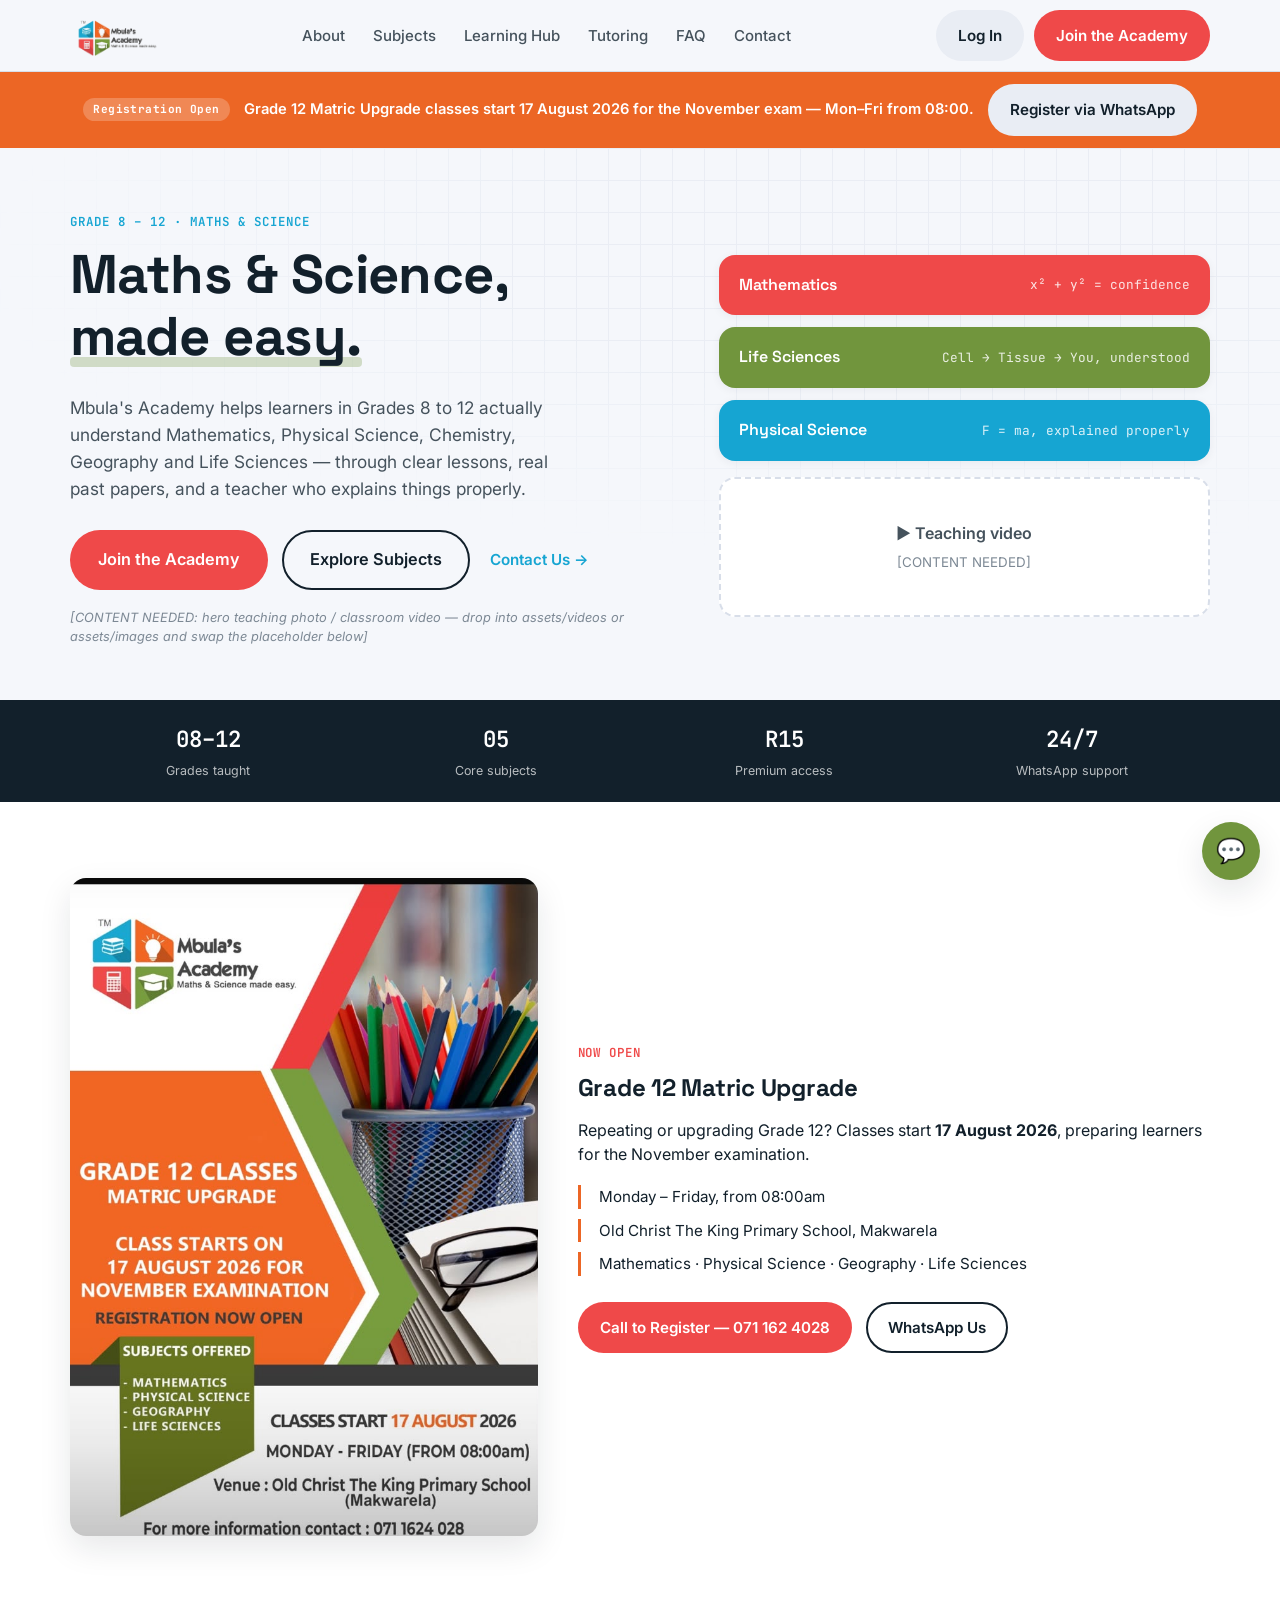
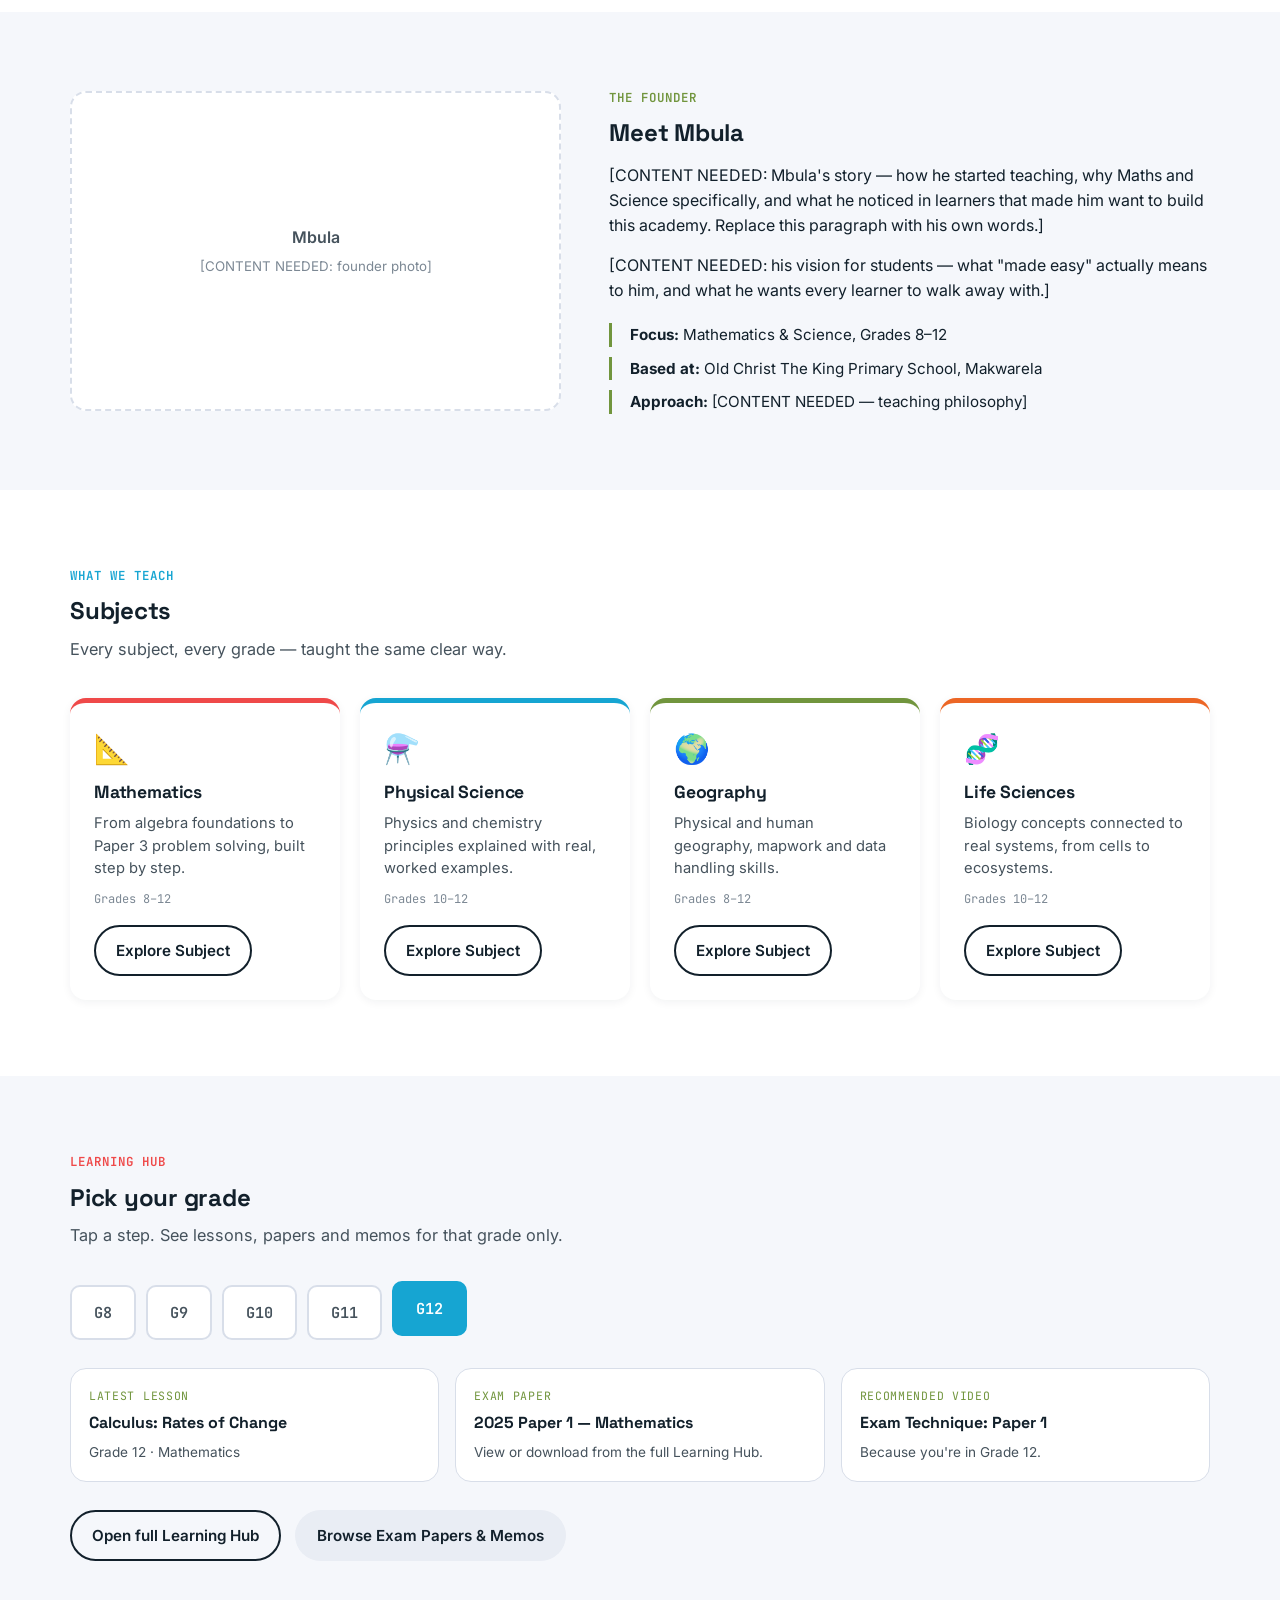
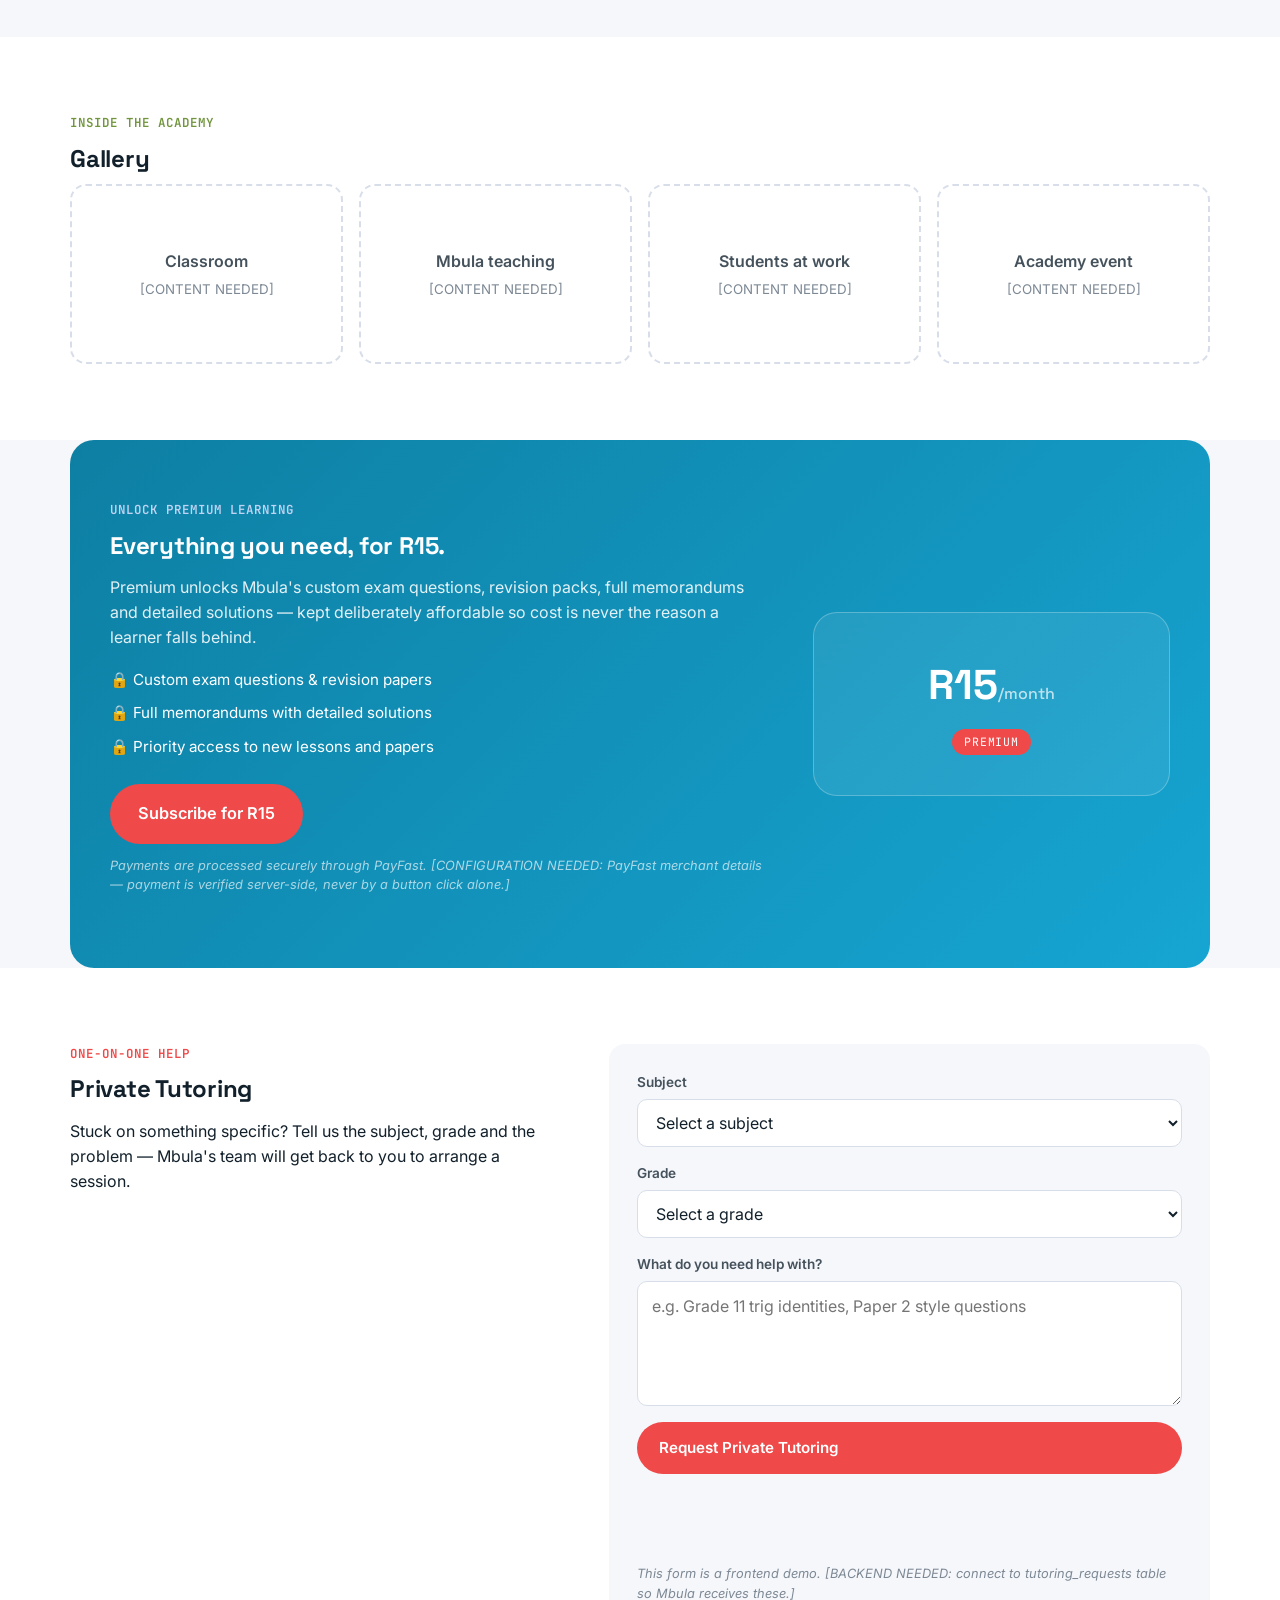
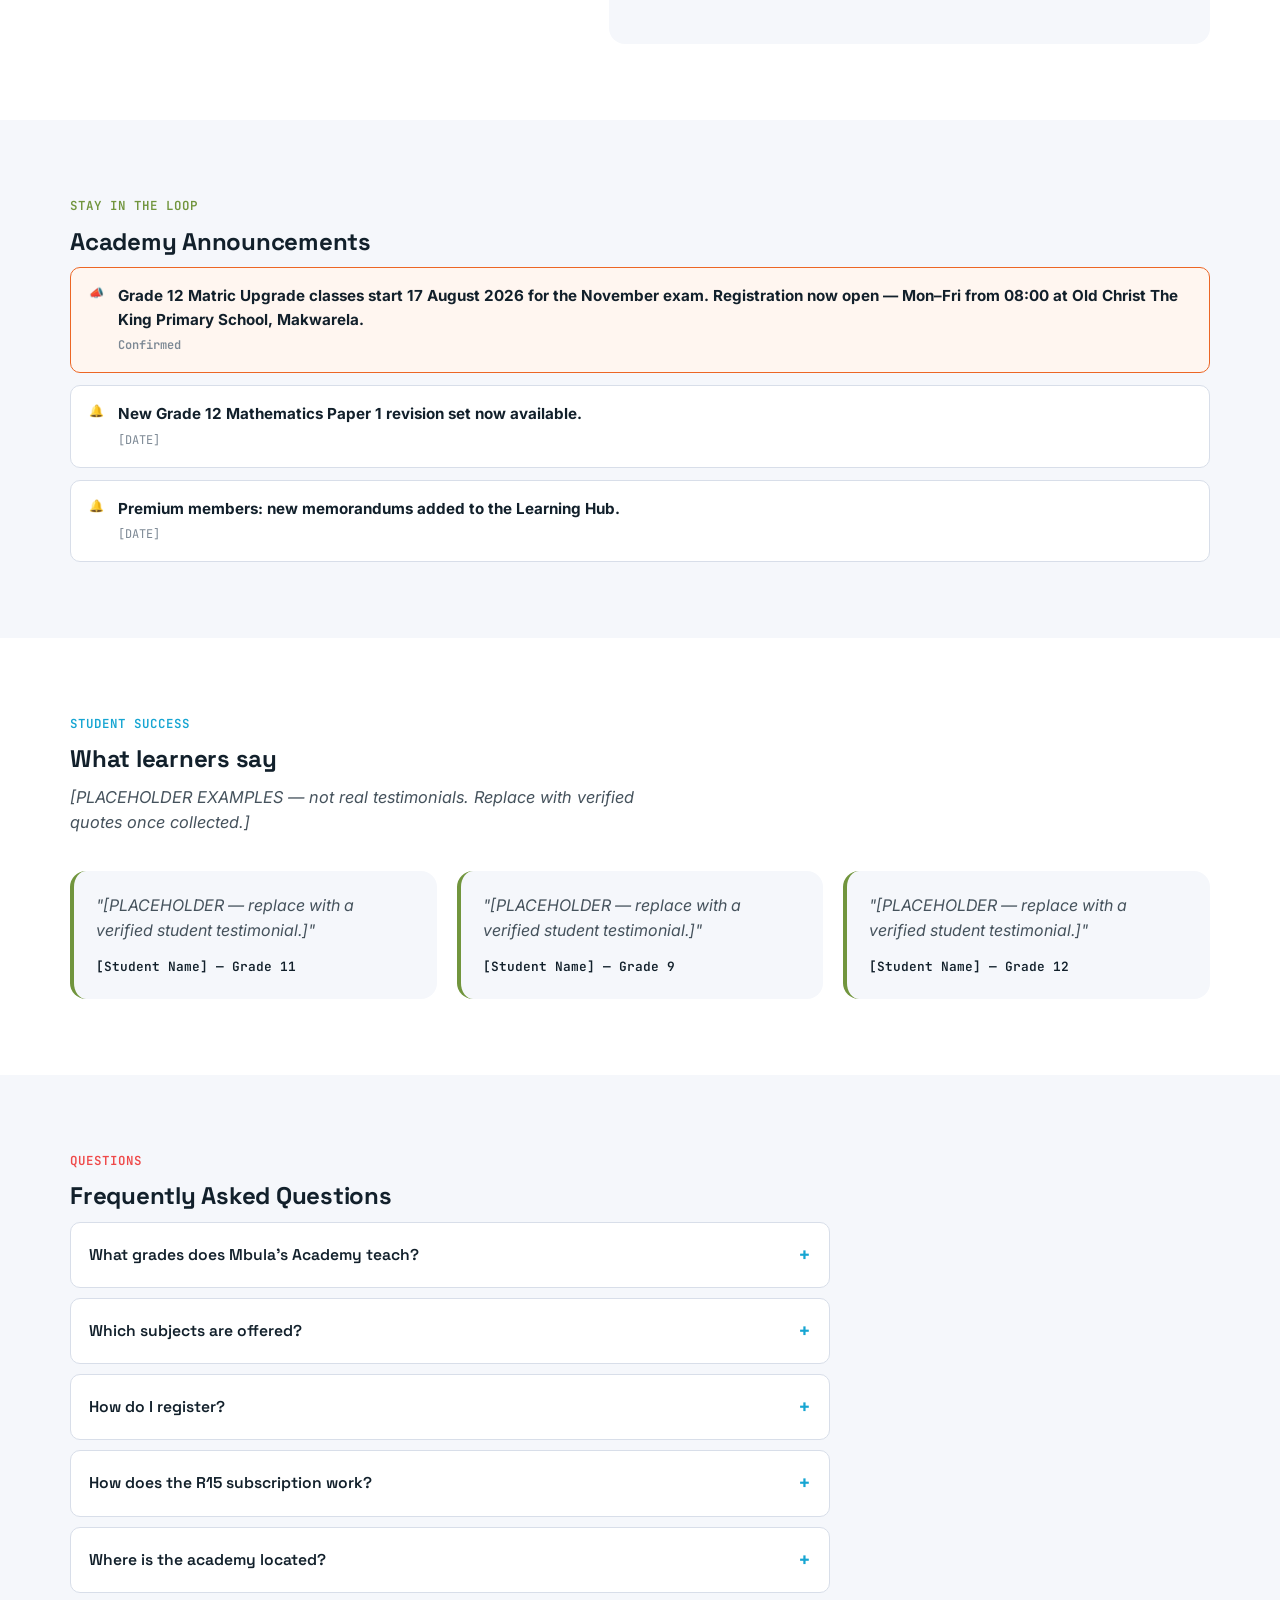
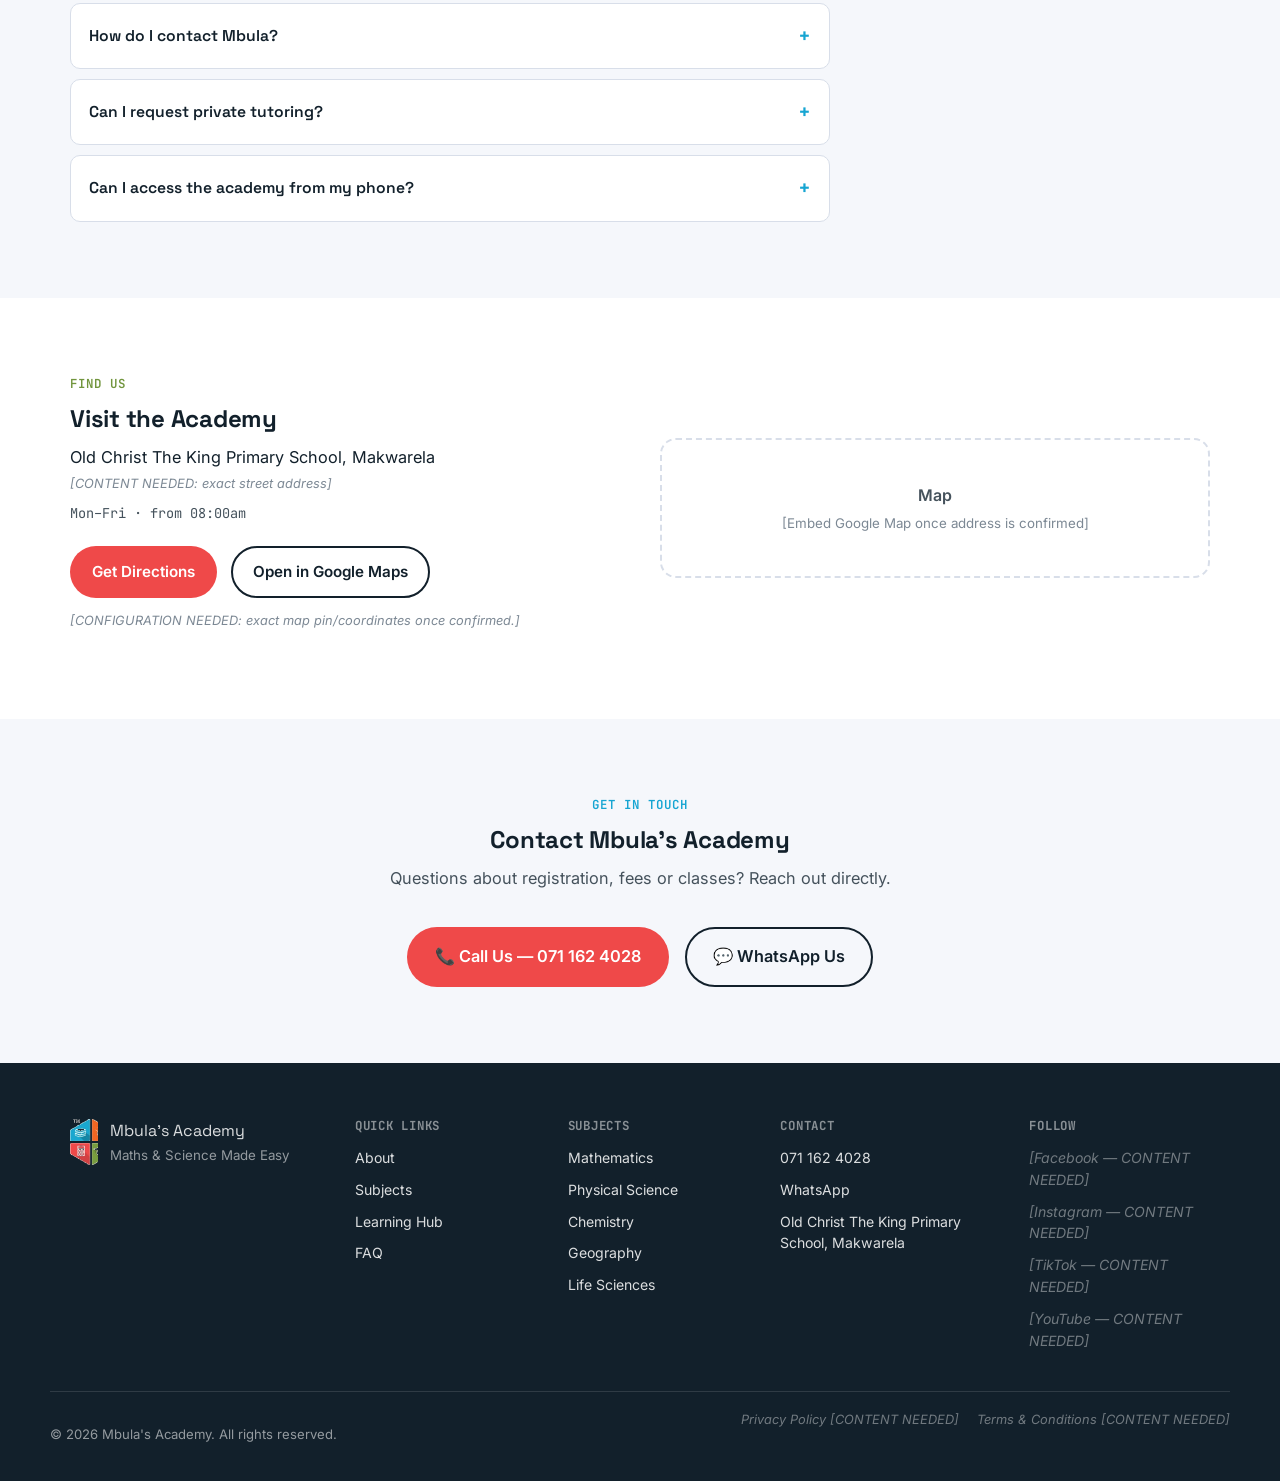
==== index.html @ 2774fa0b "ok ok" ====
<!DOCTYPE html>
<html lang="en">
<head>
<meta charset="UTF-8">
<meta name="viewport" content="width=device-width, initial-scale=1.0">
<title>Mbula's Academy | Maths & Science Made Easy</title>
<meta name="description" content="Mbula's Academy teaches Grade 8-12 Mathematics, Physical Science, Chemistry, Geography and Life Sciences. Lessons, past papers and affordable premium tutoring — all in one place.">
<meta name="keywords" content="Mbula's Academy, Grade 8-12 tutoring, Mathematics, Physical Science, Makwarela, Limpopo tutoring, past exam papers">
<meta property="og:title" content="Mbula's Academy | Maths & Science Made Easy">
<meta property="og:description" content="Grade 8-12 Maths & Science lessons, past papers and affordable premium tutoring.">
<meta property="og:type" content="website">
<meta name="twitter:card" content="summary_large_image">
<link rel="canonical" href="[INSERT PRODUCTION URL]">
<link rel="icon" type="image/png" href="assets/images/mbulas-academy-icon.png">

<link rel="preconnect" href="https://fonts.googleapis.com">
<link rel="preconnect" href="https://fonts.gstatic.com" crossorigin>
<link href="https://fonts.googleapis.com/css2?family=Space+Grotesk:wght@500;600;700&family=Inter:wght@400;500;600;700&family=JetBrains+Mono:wght@500;600&display=swap" rel="stylesheet">
<link rel="stylesheet" href="style.css">
</head>
<body>

<a class="skip-link" href="#main">Skip to content</a>

<!-- ============ HEADER / NAV ============ -->
<header class="site-header" id="siteHeader">
  <div class="header-inner container">
    <a href="#top" class="brand">
      <img src="assets/images/mbulas-academy-logo.png" alt="Mbula's Academy" class="brand-logo">
    </a>

    <nav class="main-nav" id="mainNav" aria-label="Primary">
      <a href="#about">About</a>
      <a href="#subjects">Subjects</a>
      <a href="#learning-hub">Learning Hub</a>
      <a href="#tutoring">Tutoring</a>
      <a href="#faq">FAQ</a>
      <a href="#contact">Contact</a>
    </nav>

    <div class="header-actions">
      <a href="pages/login.html" class="btn btn-ghost">Log In</a>
      <a href="pages/register.html" class="btn btn-primary">Join the Academy</a>
      <button class="nav-toggle" id="navToggle" aria-expanded="false" aria-controls="mainNav" aria-label="Open menu">
        <span></span><span></span><span></span>
      </button>
    </div>
  </div>
</header>

<div class="notice-banner">
  <div class="container notice-inner">
    <span class="notice-badge">Registration Open</span>
    <span>Grade 12 Matric Upgrade classes start 17 August 2026 for the November exam &mdash; Mon&ndash;Fri from 08:00.</span>
    <a class="btn btn-ghost" href="https://wa.me/27711624028?text=Hi%20Mbula%27s%20Academy%2C%20I%27d%20like%20to%20register%20for%20the%20Grade%2012%20Matric%20Upgrade%20classes." target="_blank" rel="noopener">Register via WhatsApp</a>
  </div>
</div>

<main id="main">

  <!-- ============ HERO ============ -->
  <section class="hero" id="top">
    <div class="hero-grid-bg" aria-hidden="true"></div>
    <div class="container hero-inner">
      <div class="hero-copy">
        <p class="eyebrow">Grade 8 &ndash; 12 &middot; Maths &amp; Science</p>
        <h1>Maths &amp; Science,<br><span class="text-underline">made easy.</span></h1>
        <p class="hero-lede">
          Mbula's Academy helps learners in Grades 8 to 12 actually understand Mathematics,
          Physical Science, Chemistry, Geography and Life Sciences &mdash; through clear lessons,
          real past papers, and a teacher who explains things properly.
        </p>
        <div class="hero-ctas">
          <a href="pages/register.html" class="btn btn-primary btn-lg">Join the Academy</a>
          <a href="#subjects" class="btn btn-outline btn-lg">Explore Subjects</a>
          <a href="#contact" class="btn btn-text">Contact Us &rarr;</a>
        </div>
        <p class="hero-note">[CONTENT NEEDED: hero teaching photo / classroom video — drop into assets/videos or assets/images and swap the placeholder below]</p>
      </div>

      <div class="hero-visual" aria-hidden="true">
        <div class="book-stack">
          <div class="book-card book-red">
            <span class="book-spine">Mathematics</span>
            <span class="book-eq">x&sup2; + y&sup2; = confidence</span>
          </div>
          <div class="book-card book-green">
            <span class="book-spine">Life Sciences</span>
            <span class="book-eq">Cell &rarr; Tissue &rarr; You, understood</span>
          </div>
          <div class="book-card book-blue">
            <span class="book-spine">Physical Science</span>
            <span class="book-eq">F = ma, explained properly</span>
          </div>
        </div>
        <div class="media-placeholder" role="img" aria-label="Placeholder for teaching video">
          <span>&#9658; Teaching video</span>
          <small>[CONTENT NEEDED]</small>
        </div>
      </div>
    </div>
  </section>

  <!-- ============ QUICK FACTS STRIP ============ -->
  <section class="facts-strip">
    <div class="container facts-inner">
      <div class="fact"><span class="fact-num font-mono">08&ndash;12</span><span>Grades taught</span></div>
      <div class="fact"><span class="fact-num font-mono">05</span><span>Core subjects</span></div>
      <div class="fact"><span class="fact-num font-mono">R15</span><span>Premium access</span></div>
      <div class="fact"><span class="fact-num font-mono">24/7</span><span>WhatsApp support</span></div>
    </div>
  </section>

  <!-- ============ POSTER SHOWCASE (real, confirmed promotional material) ============ -->
  <section class="section section-alt" id="matric-upgrade">
    <div class="container poster-showcase">
      <img src="assets/images/mbulas-academy-poster-grade12.png" alt="Mbula's Academy Grade 12 Matric Upgrade poster: classes start 17 August 2026 for the November examination, registration now open, Monday to Friday from 08:00am at Old Christ The King Primary School, Makwarela.">
      <div class="poster-copy">
        <p class="eyebrow eyebrow-red">Now Open</p>
        <h2>Grade 12 Matric Upgrade</h2>
        <p>Repeating or upgrading Grade 12? Classes start <strong>17 August 2026</strong>, preparing learners for the November examination.</p>
        <ul>
          <li>Monday &ndash; Friday, from 08:00am</li>
          <li>Old Christ The King Primary School, Makwarela</li>
          <li>Mathematics &middot; Physical Science &middot; Geography &middot; Life Sciences</li>
        </ul>
        <div class="hero-ctas">
          <a class="btn btn-primary" href="tel:+27711624028">Call to Register &mdash; 071 162 4028</a>
          <a class="btn btn-outline" href="https://wa.me/27711624028?text=Hi%20Mbula%27s%20Academy%2C%20I%27d%20like%20to%20register%20for%20the%20Grade%2012%20Matric%20Upgrade%20classes." target="_blank" rel="noopener">WhatsApp Us</a>
        </div>
      </div>
    </div>
  </section>

  <!-- ============ ABOUT / FOUNDER ============ -->
  <section class="section" id="about">
    <div class="container about-grid">
      <div class="about-photo">
        <div class="media-placeholder media-placeholder-tall" role="img" aria-label="Placeholder for founder photo">
          <span>Mbula</span>
          <small>[CONTENT NEEDED: founder photo]</small>
        </div>
      </div>
      <div class="about-copy">
        <p class="eyebrow eyebrow-green">The Founder</p>
        <h2>Meet Mbula</h2>
        <p>
          [CONTENT NEEDED: Mbula's story &mdash; how he started teaching, why Maths and
          Science specifically, and what he noticed in learners that made him want to
          build this academy. Replace this paragraph with his own words.]
        </p>
        <p>
          [CONTENT NEEDED: his vision for students &mdash; what "made easy" actually
          means to him, and what he wants every learner to walk away with.]
        </p>
        <ul class="about-points">
          <li><strong>Focus:</strong> Mathematics &amp; Science, Grades 8&ndash;12</li>
          <li><strong>Based at:</strong> Old Christ The King Primary School, Makwarela</li>
          <li><strong>Approach:</strong> [CONTENT NEEDED &mdash; teaching philosophy]</li>
        </ul>
      </div>
    </div>
  </section>

  <!-- ============ SUBJECTS ============ -->
  <section class="section section-alt" id="subjects">
    <div class="container">
      <p class="eyebrow eyebrow-blue">What we teach</p>
      <h2>Subjects</h2>
      <p class="section-lede">Every subject, every grade &mdash; taught the same clear way.</p>

      <div class="subject-grid" id="subjectGrid"><!-- injected by script.js --></div>
    </div>
  </section>

  <!-- ============ GRADE LADDER / SELECTOR + LEARNING HUB PREVIEW ============ -->
  <section class="section" id="learning-hub">
    <div class="container">
      <p class="eyebrow eyebrow-red">Learning Hub</p>
      <h2>Pick your grade</h2>
      <p class="section-lede">Tap a step. See lessons, papers and memos for that grade only.</p>

      <div class="grade-ladder" id="gradeLadder" role="tablist" aria-label="Select your grade">
        <!-- injected by script.js -->
      </div>

      <div class="hub-preview" id="hubPreview" aria-live="polite">
        <!-- injected by script.js: lessons / exam papers / recommended video for selected grade -->
      </div>

      <div class="hub-links">
        <a href="pages/learning.html" class="btn btn-outline">Open full Learning Hub</a>
        <a href="pages/resources.html" class="btn btn-ghost">Browse Exam Papers &amp; Memos</a>
      </div>
    </div>
  </section>

  <!-- ============ GALLERY ============ -->
  <section class="section section-alt" id="gallery">
    <div class="container">
      <p class="eyebrow eyebrow-green">Inside the academy</p>
      <h2>Gallery</h2>
      <div class="gallery-grid">
        <div class="media-placeholder gallery-tile" role="img" aria-label="Classroom photo placeholder"><span>Classroom</span><small>[CONTENT NEEDED]</small></div>
        <div class="media-placeholder gallery-tile" role="img" aria-label="Mbula teaching photo placeholder"><span>Mbula teaching</span><small>[CONTENT NEEDED]</small></div>
        <div class="media-placeholder gallery-tile" role="img" aria-label="Students learning photo placeholder"><span>Students at work</span><small>[CONTENT NEEDED]</small></div>
        <div class="media-placeholder gallery-tile" role="img" aria-label="Academy event photo placeholder"><span>Academy event</span><small>[CONTENT NEEDED]</small></div>
      </div>
    </div>
  </section>

  <!-- ============ PREMIUM SUBSCRIPTION ============ -->
  <section class="section premium-section" id="premium">
    <div class="container premium-grid">
      <div>
        <p class="eyebrow eyebrow-blue">Unlock Premium Learning</p>
        <h2>Everything you need, for R15.</h2>
        <p>
          Premium unlocks Mbula's custom exam questions, revision packs, full
          memorandums and detailed solutions &mdash; kept deliberately affordable
          so cost is never the reason a learner falls behind.
        </p>
        <ul class="premium-list">
          <li>&#128274; Custom exam questions &amp; revision papers</li>
          <li>&#128274; Full memorandums with detailed solutions</li>
          <li>&#128274; Priority access to new lessons and papers</li>
        </ul>
        <button class="btn btn-primary btn-lg" id="subscribeBtn" type="button">Subscribe for R15</button>
        <p class="fine-print">Payments are processed securely through PayFast. [CONFIGURATION NEEDED: PayFast merchant details — payment is verified server-side, never by a button click alone.]</p>
      </div>
      <div class="premium-card" aria-hidden="true">
        <span class="premium-price font-mono">R15<small>/month</small></span>
        <span class="premium-tag">PREMIUM</span>
      </div>
    </div>
  </section>

  <!-- ============ PRIVATE TUTORING ============ -->
  <section class="section section-alt" id="tutoring">
    <div class="container tutoring-grid">
      <div>
        <p class="eyebrow eyebrow-red">One-on-one help</p>
        <h2>Private Tutoring</h2>
        <p>Stuck on something specific? Tell us the subject, grade and the problem &mdash; Mbula's team will get back to you to arrange a session.</p>
      </div>
      <form class="tutoring-form" id="tutoringForm" novalidate>
        <div class="form-row">
          <label for="tutSubject">Subject</label>
          <select id="tutSubject" name="subject" required>
            <option value="">Select a subject</option>
            <option>Mathematics</option>
            <option>Physical Science</option>
            <option>Chemistry</option>
            <option>Geography</option>
            <option>Life Sciences</option>
          </select>
        </div>
        <div class="form-row">
          <label for="tutGrade">Grade</label>
          <select id="tutGrade" name="grade" required>
            <option value="">Select a grade</option>
            <option>Grade 8</option><option>Grade 9</option><option>Grade 10</option>
            <option>Grade 11</option><option>Grade 12</option>
          </select>
        </div>
        <div class="form-row">
          <label for="tutMessage">What do you need help with?</label>
          <textarea id="tutMessage" name="message" rows="4" required placeholder="e.g. Grade 11 trig identities, Paper 2 style questions"></textarea>
        </div>
        <button class="btn btn-primary" type="submit">Request Private Tutoring</button>
        <p class="form-status" id="tutFormStatus" role="status" aria-live="polite"></p>
        <p class="fine-print">This form is a frontend demo. [BACKEND NEEDED: connect to tutoring_requests table so Mbula receives these.]</p>
      </form>
    </div>
  </section>

  <!-- ============ ANNOUNCEMENTS ============ -->
  <section class="section" id="announcements">
    <div class="container">
      <p class="eyebrow eyebrow-green">Stay in the loop</p>
      <h2>Academy Announcements</h2>
      <div class="announcement-list" id="announcementList"><!-- injected by script.js --></div>
    </div>
  </section>

  <!-- ============ TESTIMONIALS ============ -->
  <section class="section section-alt" id="testimonials">
    <div class="container">
      <p class="eyebrow eyebrow-blue">Student Success</p>
      <h2>What learners say</h2>
      <p class="section-lede placeholder-flag">[PLACEHOLDER EXAMPLES &mdash; not real testimonials. Replace with verified quotes once collected.]</p>
      <div class="testimonial-grid" id="testimonialGrid"><!-- injected by script.js --></div>
    </div>
  </section>

  <!-- ============ FAQ ============ -->
  <section class="section" id="faq">
    <div class="container">
      <p class="eyebrow eyebrow-red">Questions</p>
      <h2>Frequently Asked Questions</h2>
      <div class="faq-list" id="faqList"><!-- injected by script.js --></div>
    </div>
  </section>

  <!-- ============ LOCATION ============ -->
  <section class="section section-alt" id="location">
    <div class="container location-grid">
      <div>
        <p class="eyebrow eyebrow-green">Find Us</p>
        <h2>Visit the Academy</h2>
        <p class="location-address">Old Christ The King Primary School, Makwarela<br>
          <span class="placeholder-flag">[CONTENT NEEDED: exact street address]</span></p>
        <p class="location-hours font-mono">Mon&ndash;Fri &middot; from 08:00am</p>
        <div class="location-actions">
          <a class="btn btn-primary" target="_blank" rel="noopener" id="directionsBtn"
             href="https://www.google.com/maps/dir/?api=1&destination=Old+Christ+The+King+Primary+School+Makwarela">Get Directions</a>
          <a class="btn btn-outline" target="_blank" rel="noopener" id="openMapsBtn"
             href="https://www.google.com/maps/search/?api=1&query=Old+Christ+The+King+Primary+School+Makwarela">Open in Google Maps</a>
        </div>
        <p class="fine-print">[CONFIGURATION NEEDED: exact map pin/coordinates once confirmed.]</p>
      </div>
      <div class="media-placeholder" role="img" aria-label="Map placeholder">
        <span>Map</span><small>[Embed Google Map once address is confirmed]</small>
      </div>
    </div>
  </section>

  <!-- ============ CONTACT ============ -->
  <section class="section" id="contact">
    <div class="container contact-inner">
      <p class="eyebrow eyebrow-blue">Get in touch</p>
      <h2>Contact Mbula's Academy</h2>
      <p class="section-lede">Questions about registration, fees or classes? Reach out directly.</p>
      <div class="contact-actions">
        <a class="btn btn-primary btn-lg" href="tel:+27711624028">&#128222; Call Us &mdash; 071 162 4028</a>
        <a class="btn btn-outline btn-lg" id="whatsappContactBtn"
           href="https://wa.me/27711624028?text=Hi%20Mbula%27s%20Academy%2C%20I%20would%20like%20more%20information%20about%20the%20academy."
           target="_blank" rel="noopener">&#128172; WhatsApp Us</a>
      </div>
    </div>
  </section>

</main>

<!-- ============ FOOTER ============ -->
<footer class="site-footer">
  <div class="container footer-grid">
    <div class="footer-brand">
      <img src="assets/images/mbulas-academy-icon.png" alt="" class="footer-logo" aria-hidden="true">
      <p>Mbula's Academy<br><small>Maths &amp; Science Made Easy</small></p>
    </div>
    <div class="footer-col">
      <h3>Quick Links</h3>
      <a href="#about">About</a>
      <a href="#subjects">Subjects</a>
      <a href="#learning-hub">Learning Hub</a>
      <a href="#faq">FAQ</a>
    </div>
    <div class="footer-col">
      <h3>Subjects</h3>
      <span>Mathematics</span>
      <span>Physical Science</span>
      <span>Chemistry</span>
      <span>Geography</span>
      <span>Life Sciences</span>
    </div>
    <div class="footer-col">
      <h3>Contact</h3>
      <a href="tel:+27711624028">071 162 4028</a>
      <a href="https://wa.me/27711624028" target="_blank" rel="noopener">WhatsApp</a>
      <span>Old Christ The King Primary School, Makwarela</span>
    </div>
    <div class="footer-col">
      <h3>Follow</h3>
      <span class="placeholder-flag">[Facebook — CONTENT NEEDED]</span>
      <span class="placeholder-flag">[Instagram — CONTENT NEEDED]</span>
      <span class="placeholder-flag">[TikTok — CONTENT NEEDED]</span>
      <span class="placeholder-flag">[YouTube — CONTENT NEEDED]</span>
    </div>
  </div>
  <div class="container footer-bottom">
    <p>&copy; 2026 Mbula's Academy. All rights reserved.</p>
    <div class="footer-legal">
      <span class="placeholder-flag">Privacy Policy [CONTENT NEEDED]</span>
      <span class="placeholder-flag">Terms &amp; Conditions [CONTENT NEEDED]</span>
    </div>
  </div>
</footer>

<!-- ============ FLOATING ACTIONS ============ -->
<a class="whatsapp-float" id="whatsappFloat"
   href="https://wa.me/27711624028?text=Hi%20Mbula%27s%20Academy%2C%20I%20would%20like%20more%20information%20about%20the%20academy."
   target="_blank" rel="noopener" aria-label="Chat on WhatsApp">
  &#128172;
</a>
<button class="scroll-top" id="scrollTopBtn" type="button" aria-label="Scroll to top" hidden>&#8593;</button>

<script src="script.js"></script>
</body>
</html>
---- style.css ----
/* =========================================================
   MBULA'S ACADEMY — STYLE SYSTEM
   Palette, type and layout are exposed as CSS variables so
   the real brand colors (once confirmed from artwork) can
   replace these in one place.
   ========================================================= */

:root {
  /* ---- Color: exercise-book palette, not a primary chart ---- */
  --color-bg: #F5F7FB;          /* notebook-paper background */
  --color-bg-alt: #FFFFFF;
  --color-ink: #12202B;         /* near-black text */
  --color-ink-soft: #45525C;
  --color-ink-faint: #7C8894;

  --color-red: #EF4949;
  --color-red-dark: #C62F2F;
  --color-green: #71953D;
  --color-green-dark: #55702C;
  --color-blue: #16A5D2;
  --color-blue-dark: #0E7FA3;
  --color-orange: #EC6625;
  --color-orange-dark: #C24E17;

  --color-line: #D8DEE9;
  --color-line-soft: #E9EDF4;

  /* ---- Type ---- */
  --font-display: 'Space Grotesk', 'Segoe UI', sans-serif;
  --font-body: 'Inter', 'Segoe UI', sans-serif;
  --font-mono: 'JetBrains Mono', 'Courier New', monospace;

  /* ---- Layout ---- */
  --container-w: 1180px;
  --radius-sm: 10px;
  --radius-md: 16px;
  --radius-lg: 24px;
  --shadow-sm: 0 2px 10px rgba(18, 32, 43, 0.06);
  --shadow-md: 0 12px 32px rgba(18, 32, 43, 0.10);
  --header-h: 72px;
}

/* ---------- Reset ---------- */
* { box-sizing: border-box; }
html { scroll-behavior: smooth; scroll-padding-top: var(--header-h); }
body {
  margin: 0;
  background: var(--color-bg);
  color: var(--color-ink);
  font-family: var(--font-body);
  line-height: 1.55;
  -webkit-font-smoothing: antialiased;
}
img { max-width: 100%; display: block; }
a { color: inherit; text-decoration: none; }
ul { list-style: none; margin: 0; padding: 0; }
button { font: inherit; cursor: pointer; }
h1, h2, h3 { font-family: var(--font-display); line-height: 1.15; margin: 0 0 .5em; letter-spacing: -0.01em; }
.font-mono { font-family: var(--font-mono); }

@media (prefers-reduced-motion: reduce) {
  html { scroll-behavior: auto; }
  * { animation-duration: 0.001ms !important; transition-duration: 0.001ms !important; }
}

.skip-link {
  position: absolute; left: -999px; top: 0;
  background: var(--color-ink); color: #fff;
  padding: 10px 16px; z-index: 200; border-radius: 0 0 8px 0;
}
.skip-link:focus { left: 0; }

.container { max-width: var(--container-w); margin: 0 auto; padding: 0 20px; }

/* ---------- Buttons ---------- */
.btn {
  display: inline-flex; align-items: center; gap: 8px;
  padding: 12px 20px; border-radius: 999px;
  font-weight: 600; font-size: 0.95rem;
  border: 2px solid transparent;
  transition: transform .15s ease, box-shadow .15s ease, background .15s ease;
  white-space: nowrap;
}
.btn:focus-visible { outline: 3px solid var(--color-blue); outline-offset: 2px; }
.btn-primary { background: var(--color-red); color: #fff; }
.btn-primary:hover { background: var(--color-red-dark); transform: translateY(-1px); box-shadow: var(--shadow-sm); }
.btn-outline { background: transparent; border-color: var(--color-ink); color: var(--color-ink); }
.btn-outline:hover { background: var(--color-ink); color: #fff; }
.btn-ghost { background: var(--color-line-soft); color: var(--color-ink); }
.btn-ghost:hover { background: var(--color-line); }
.btn-text { background: none; color: var(--color-blue); font-weight: 600; padding: 12px 4px; }
.btn-lg { padding: 15px 26px; font-size: 1.02rem; }

/* ---------- Header ---------- */
.site-header {
  position: sticky; top: 0; z-index: 100;
  background: rgba(245, 247, 251, 0.92);
  backdrop-filter: blur(8px);
  border-bottom: 1px solid var(--color-line);
  height: var(--header-h);
  display: flex; align-items: center;
}
.header-inner { display: flex; align-items: center; justify-content: space-between; width: 100%; }

.brand { display: flex; align-items: center; gap: 10px; }
.brand-logo { height: 40px; width: auto; display: block; }

.main-nav { display: flex; gap: 28px; }
.main-nav a { font-weight: 500; font-size: 0.94rem; color: var(--color-ink-soft); }
.main-nav a:hover { color: var(--color-blue); }

.header-actions { display: flex; align-items: center; gap: 10px; }
.nav-toggle { display: none; flex-direction: column; gap: 5px; background: none; border: none; padding: 8px; }
.nav-toggle span { width: 22px; height: 2px; background: var(--color-ink); border-radius: 2px; }

/* ---------- Urgent notice banner ---------- */
.notice-banner {
  background: var(--color-orange); color: #fff;
  padding: 12px 0;
}
.notice-inner {
  display: flex; align-items: center; justify-content: center;
  gap: 14px; flex-wrap: wrap; text-align: center;
  font-size: 0.92rem; font-weight: 600;
}
.notice-inner .btn { flex-shrink: 0; }
.notice-badge {
  font-family: var(--font-mono); font-size: 0.7rem; font-weight: 700;
  background: rgba(255,255,255,0.22); padding: 3px 10px; border-radius: 999px;
  letter-spacing: 0.04em;
}

/* ---------- Poster showcase ---------- */
.poster-showcase { display: grid; grid-template-columns: 0.85fr 1.15fr; gap: 40px; align-items: center; }
.poster-showcase img { border-radius: var(--radius-md); box-shadow: var(--shadow-md); }
.poster-copy ul { display: flex; flex-direction: column; gap: 10px; margin: 18px 0 26px; }
.poster-copy li { padding-left: 18px; border-left: 3px solid var(--color-orange); font-size: 0.95rem; }

/* ---------- Hero ---------- */
.hero { position: relative; padding: 64px 0 40px; overflow: hidden; }
.hero-grid-bg {
  position: absolute; inset: 0; z-index: 0;
  background-image:
    linear-gradient(var(--color-line-soft) 1px, transparent 1px),
    linear-gradient(90deg, var(--color-line-soft) 1px, transparent 1px);
  background-size: 32px 32px;
  mask-image: radial-gradient(ellipse 80% 60% at 70% 20%, black 40%, transparent 90%);
  opacity: 0.9;
}
.hero-inner {
  position: relative; z-index: 1;
  display: grid; grid-template-columns: 1.1fr 0.9fr; gap: 48px; align-items: center;
}
.eyebrow {
  font-family: var(--font-mono); font-size: 0.78rem; font-weight: 600;
  text-transform: uppercase; letter-spacing: 0.08em; color: var(--color-blue);
  margin: 0 0 12px;
}
.eyebrow-green { color: var(--color-green); }
.eyebrow-red { color: var(--color-red); }
.eyebrow-blue { color: var(--color-blue); }

.hero h1 { font-size: clamp(2.2rem, 4.5vw, 3.4rem); }
.text-underline { position: relative; }
.text-underline::after {
  content: ""; position: absolute; left: 0; right: 0; bottom: 4px; height: 10px;
  background: var(--color-green); opacity: 0.28; z-index: -1; border-radius: 4px;
}
.hero-lede { font-size: 1.08rem; color: var(--color-ink-soft); max-width: 46ch; margin: 0 0 28px; }
.hero-ctas { display: flex; flex-wrap: wrap; gap: 14px; align-items: center; margin-bottom: 18px; }
.hero-note, .fine-print, .placeholder-flag {
  font-size: 0.8rem; color: var(--color-ink-faint); font-style: italic;
}

.hero-visual { position: relative; }
.book-stack { display: flex; flex-direction: column; gap: 12px; margin-bottom: 16px; }
.book-card {
  border-radius: var(--radius-md); padding: 18px 20px; color: #fff;
  display: flex; justify-content: space-between; align-items: center;
  box-shadow: var(--shadow-sm);
  animation: slideIn .6s ease both;
}
.book-card:nth-child(1) { animation-delay: .05s; }
.book-card:nth-child(2) { animation-delay: .15s; }
.book-card:nth-child(3) { animation-delay: .25s; }
@keyframes slideIn { from { opacity: 0; transform: translateX(24px);} to { opacity: 1; transform: none; } }
.book-red { background: var(--color-red); }
.book-green { background: var(--color-green); }
.book-blue { background: var(--color-blue); }
.book-spine { font-family: var(--font-display); font-weight: 600; }
.book-eq { font-family: var(--font-mono); font-size: 0.8rem; opacity: 0.85; }

.media-placeholder {
  border: 2px dashed var(--color-line);
  border-radius: var(--radius-md);
  background: var(--color-bg-alt);
  display: flex; flex-direction: column; align-items: center; justify-content: center;
  gap: 6px; padding: 32px; min-height: 140px; text-align: center; color: var(--color-ink-faint);
}
.media-placeholder span { font-weight: 600; color: var(--color-ink-soft); }
.media-placeholder-tall { min-height: 320px; }

/* ---------- Facts strip ---------- */
.facts-strip { background: var(--color-ink); color: #fff; padding: 22px 0; }
.facts-inner { display: grid; grid-template-columns: repeat(4, 1fr); text-align: center; gap: 12px; }
.fact { display: flex; flex-direction: column; gap: 4px; }
.fact-num { font-size: 1.4rem; font-weight: 600; color: #fff; }
.fact span:last-child { font-size: 0.78rem; color: rgba(255,255,255,0.7); }

/* ---------- Sections ---------- */
.section { padding: 76px 0; }
.section-alt { background: var(--color-bg-alt); }
.section-lede { color: var(--color-ink-soft); max-width: 60ch; margin: 0 0 36px; font-size: 1.02rem; }

/* ---------- About ---------- */
.about-grid { display: grid; grid-template-columns: 0.9fr 1.1fr; gap: 48px; align-items: center; }
.about-points { margin-top: 20px; display: flex; flex-direction: column; gap: 10px; }
.about-points li { padding-left: 18px; border-left: 3px solid var(--color-green); font-size: 0.95rem; }

/* ---------- Subjects ---------- */
.subject-grid { display: grid; grid-template-columns: repeat(auto-fit, minmax(220px, 1fr)); gap: 20px; margin-top: 12px; }
.subject-card {
  background: var(--color-bg-alt); border-radius: var(--radius-md);
  padding: 24px; border-top: 5px solid var(--tab-color, var(--color-blue));
  box-shadow: var(--shadow-sm); display: flex; flex-direction: column; gap: 10px;
  transition: transform .15s ease, box-shadow .15s ease;
}
.subject-card:hover { transform: translateY(-4px); box-shadow: var(--shadow-md); }
.subject-icon { font-size: 1.8rem; }
.subject-card h3 { font-size: 1.1rem; margin: 0; }
.subject-card p { color: var(--color-ink-soft); font-size: 0.92rem; margin: 0; flex-grow: 1; }
.subject-grades { font-family: var(--font-mono); font-size: 0.75rem; color: var(--color-ink-faint); }
.subject-card .btn { align-self: flex-start; margin-top: 6px; }

/* ---------- Grade ladder ---------- */
.grade-ladder { display: flex; gap: 10px; flex-wrap: wrap; margin: 28px 0; }
.grade-step {
  font-family: var(--font-mono); font-weight: 600; font-size: 0.95rem;
  padding: 14px 22px; border-radius: var(--radius-sm);
  background: var(--color-bg-alt); border: 2px solid var(--color-line);
  color: var(--color-ink-soft); transition: all .15s ease;
}
.grade-step[aria-selected="true"] {
  background: var(--color-blue); border-color: var(--color-blue); color: #fff;
  transform: translateY(-4px);
}
.grade-step:nth-child(1) { align-self: flex-end; }
.grade-step:nth-child(2) { align-self: flex-end; margin-top: -6px; }
.grade-step:nth-child(3) { align-self: flex-end; margin-top: -12px; }
.grade-step:nth-child(4) { align-self: flex-end; margin-top: -18px; }
.grade-step:nth-child(5) { align-self: flex-end; margin-top: -24px; }

.hub-preview { display: grid; grid-template-columns: repeat(auto-fit, minmax(240px, 1fr)); gap: 16px; margin-bottom: 28px; }
.hub-card {
  background: var(--color-bg-alt); border: 1px solid var(--color-line);
  border-radius: var(--radius-md); padding: 18px; display: flex; flex-direction: column; gap: 6px;
}
.hub-card-label { font-family: var(--font-mono); font-size: 0.72rem; text-transform: uppercase; letter-spacing: 0.06em; color: var(--color-green); }
.hub-card h4 { margin: 0; font-family: var(--font-display); font-size: 1rem; }
.hub-card p { margin: 0; font-size: 0.85rem; color: var(--color-ink-soft); }
.hub-links { display: flex; gap: 14px; flex-wrap: wrap; }

/* ---------- Gallery ---------- */
.gallery-grid { display: grid; grid-template-columns: repeat(auto-fit, minmax(220px, 1fr)); gap: 16px; }
.gallery-tile { min-height: 180px; }

/* ---------- Premium ---------- */
.premium-section { background: linear-gradient(135deg, var(--color-blue-dark), var(--color-blue)); color: #fff; border-radius: var(--radius-lg); margin: 0 20px; padding: 60px 40px; max-width: calc(var(--container-w) - 40px); margin-left: auto; margin-right: auto; }
.premium-section .eyebrow { color: #BFD3F2; }
.premium-section p { color: rgba(255,255,255,0.88); }
.premium-grid { display: grid; grid-template-columns: 1.3fr 0.7fr; gap: 40px; align-items: center; padding: 0; max-width: none; }
.premium-list { display: flex; flex-direction: column; gap: 10px; margin: 18px 0 26px; font-size: 0.95rem; }
.premium-section .fine-print { color: rgba(255,255,255,0.65); margin-top: 12px; }
.premium-card {
  background: rgba(255,255,255,0.08); border: 1px solid rgba(255,255,255,0.25);
  border-radius: var(--radius-lg); padding: 40px; text-align: center;
  display: flex; flex-direction: column; align-items: center; gap: 12px;
}
.premium-price { font-family: var(--font-display); font-size: 2.6rem; font-weight: 700; }
.premium-price small { font-size: 1rem; font-weight: 500; opacity: 0.7; }
.premium-tag {
  font-family: var(--font-mono); font-size: 0.72rem; letter-spacing: 0.08em;
  background: var(--color-red); padding: 4px 12px; border-radius: 999px;
}

/* ---------- Tutoring ---------- */
.tutoring-grid { display: grid; grid-template-columns: 0.9fr 1.1fr; gap: 48px; }
.tutoring-form { background: var(--color-bg); border-radius: var(--radius-md); padding: 28px; display: flex; flex-direction: column; gap: 16px; }
.form-row { display: flex; flex-direction: column; gap: 6px; }
.form-row label { font-size: 0.85rem; font-weight: 600; color: var(--color-ink-soft); }
.form-row select, .form-row textarea, .form-row input {
  font: inherit; padding: 12px 14px; border-radius: var(--radius-sm);
  border: 1.5px solid var(--color-line); background: var(--color-bg-alt); color: var(--color-ink);
}
.form-row select:focus, .form-row textarea:focus, .form-row input:focus {
  outline: none; border-color: var(--color-blue);
}
.form-status { font-size: 0.88rem; font-weight: 600; min-height: 1.2em; }
.form-status.success { color: var(--color-green-dark); }
.form-status.error { color: var(--color-red-dark); }

/* ---------- Announcements ---------- */
.announcement-list { display: flex; flex-direction: column; gap: 12px; }
.announcement-item {
  display: flex; gap: 14px; align-items: flex-start;
  background: var(--color-bg-alt); border: 1px solid var(--color-line);
  border-radius: var(--radius-sm); padding: 16px 18px;
}
.announcement-confirmed { border-color: var(--color-orange); border-width: 1.5px; background: #FFF6F0; }
.announcement-confirmed span { color: var(--color-orange-dark); font-weight: 600; }
.announcement-icon { font-size: 1.1rem; }
.announcement-item strong { display: block; font-size: 0.95rem; }
.announcement-item span { font-family: var(--font-mono); font-size: 0.75rem; color: var(--color-ink-faint); }

/* ---------- Testimonials ---------- */
.testimonial-grid { display: grid; grid-template-columns: repeat(auto-fit, minmax(260px, 1fr)); gap: 20px; }
.testimonial-card { background: var(--color-bg); border-radius: var(--radius-md); padding: 22px; border-left: 4px solid var(--color-green); }
.testimonial-card p { font-style: italic; color: var(--color-ink-soft); margin: 0 0 14px; }
.testimonial-card footer { font-family: var(--font-mono); font-size: 0.8rem; font-weight: 600; }

/* ---------- FAQ ---------- */
.faq-list { display: flex; flex-direction: column; gap: 10px; max-width: 760px; }
.faq-item { border: 1px solid var(--color-line); border-radius: var(--radius-sm); background: var(--color-bg-alt); overflow: hidden; }
.faq-question {
  width: 100%; display: flex; justify-content: space-between; align-items: center;
  padding: 16px 18px; background: none; border: none; text-align: left;
  font-family: var(--font-display); font-weight: 600; font-size: 0.98rem; color: var(--color-ink);
}
.faq-question::after { content: "+"; font-size: 1.3rem; color: var(--color-blue); transition: transform .2s ease; }
.faq-item.open .faq-question::after { transform: rotate(45deg); }
.faq-answer { max-height: 0; overflow: hidden; transition: max-height .25s ease, padding .25s ease; padding: 0 18px; }
.faq-item.open .faq-answer { max-height: 220px; padding: 0 18px 18px; }
.faq-answer p { margin: 0; color: var(--color-ink-soft); font-size: 0.92rem; }

/* ---------- Location ---------- */
.location-grid { display: grid; grid-template-columns: 1fr 1fr; gap: 40px; align-items: center; }
.location-address { font-size: 1.02rem; margin: 6px 0 8px; }
.location-hours { font-size: 0.85rem; color: var(--color-ink-soft); margin: 0 0 22px; }
.location-actions { display: flex; gap: 14px; flex-wrap: wrap; }

/* ---------- Contact ---------- */
.contact-inner { text-align: center; max-width: 640px; }
.contact-actions { display: flex; gap: 16px; justify-content: center; flex-wrap: wrap; margin-top: 20px; }

/* ---------- Footer ---------- */
.site-footer { background: var(--color-ink); color: rgba(255,255,255,0.85); padding: 56px 0 0; }
.footer-grid { display: grid; grid-template-columns: 1.4fr 1fr 1fr 1.2fr 1fr; gap: 32px; padding-bottom: 40px; }
.footer-brand { display: flex; gap: 12px; align-items: flex-start; }
.footer-logo { height: 46px; width: auto; }
.footer-brand p { font-family: var(--font-display); font-size: 1rem; margin: 0; }
.footer-brand small { color: rgba(255,255,255,0.55); font-family: var(--font-body); font-weight: 400; }
.footer-col { display: flex; flex-direction: column; gap: 10px; }
.footer-col h3 { font-size: 0.78rem; text-transform: uppercase; letter-spacing: 0.06em; color: rgba(255,255,255,0.5); font-family: var(--font-mono); margin: 0 0 4px; }
.footer-col a, .footer-col span { font-size: 0.88rem; color: rgba(255,255,255,0.85); }
.footer-col a:hover { color: #fff; }
.footer-bottom {
  border-top: 1px solid rgba(255,255,255,0.12); padding: 18px 0 24px;
  display: flex; justify-content: space-between; flex-wrap: wrap; gap: 10px;
  font-size: 0.82rem; color: rgba(255,255,255,0.55);
}
.footer-legal { display: flex; gap: 18px; }
.site-footer .placeholder-flag { color: rgba(255,255,255,0.4); }

/* ---------- Floating actions ---------- */
.whatsapp-float {
  position: fixed; right: 20px; bottom: 20px; z-index: 150;
  width: 58px; height: 58px; border-radius: 50%;
  background: var(--color-green); color: #fff;
  display: flex; align-items: center; justify-content: center; font-size: 1.5rem;
  box-shadow: var(--shadow-md);
  transition: transform .15s ease;
}
.whatsapp-float:hover { transform: scale(1.08); }
.scroll-top {
  position: fixed; right: 20px; bottom: 88px; z-index: 150;
  width: 44px; height: 44px; border-radius: 50%;
  background: var(--color-ink); color: #fff; border: none;
  font-size: 1.1rem; box-shadow: var(--shadow-sm);
  opacity: 0; transform: translateY(10px); transition: opacity .2s ease, transform .2s ease;
}
.scroll-top.visible { opacity: 1; transform: none; }

/* =========================================================
   RESPONSIVE — mobile-first breakpoints
   ========================================================= */
@media (max-width: 1024px) {
  .footer-grid { grid-template-columns: 1fr 1fr 1fr; }
  .footer-brand { grid-column: 1 / -1; }
}

@media (max-width: 900px) {
  .main-nav { display: none; }
  .nav-toggle { display: flex; }
  .header-actions .btn-ghost { display: none; }

  .site-header.nav-open .main-nav {
    display: flex; flex-direction: column; gap: 0;
    position: absolute; top: var(--header-h); left: 0; right: 0;
    background: var(--color-bg-alt); border-bottom: 1px solid var(--color-line);
    padding: 8px 20px 16px;
  }
  .site-header.nav-open .main-nav a { padding: 12px 0; border-bottom: 1px solid var(--color-line-soft); }

  .hero-inner { grid-template-columns: 1fr; }
  .hero-visual { order: -1; }
  .about-grid, .tutoring-grid, .location-grid, .premium-grid, .poster-showcase { grid-template-columns: 1fr; }
  .about-photo { order: -1; }
  .facts-inner { grid-template-columns: repeat(2, 1fr); row-gap: 18px; }
}

@media (max-width: 640px) {
  .section { padding: 56px 0; }
  .hero { padding: 40px 0 28px; }
  .header-actions { gap: 6px; }
  .header-actions .btn-primary { padding: 10px 14px; font-size: 0.85rem; }
  .grade-ladder { gap: 8px; }
  .grade-step { padding: 10px 14px; font-size: 0.85rem; }
  .grade-step:nth-child(n) { align-self: auto; margin-top: 0; }
  .footer-grid { grid-template-columns: 1fr 1fr; }
  .premium-section { padding: 36px 20px; margin: 0 12px; }
  .contact-actions .btn { width: 100%; justify-content: center; }
}

@media (max-width: 380px) {
  .footer-grid { grid-template-columns: 1fr; }
  .facts-inner { grid-template-columns: 1fr 1fr; }
}

/* =========================================================
   AUTH PAGES — register / login / dashboard
   ========================================================= */
.auth-shell {
  min-height: calc(100vh - var(--header-h));
  display: flex; align-items: center; justify-content: center;
  padding: 48px 20px;
  background:
    linear-gradient(var(--color-line-soft) 1px, transparent 1px),
    linear-gradient(90deg, var(--color-line-soft) 1px, transparent 1px);
  background-size: 32px 32px;
}
.auth-card {
  width: 100%; max-width: 460px;
  background: var(--color-bg-alt); border-radius: var(--radius-lg);
  box-shadow: var(--shadow-md); padding: 40px 36px;
}
.auth-card-wide { max-width: 620px; }
.auth-logo { height: 40px; margin-bottom: 20px; }
.auth-card h1 { font-size: 1.6rem; margin-bottom: 6px; }
.auth-lede { color: var(--color-ink-soft); font-size: 0.95rem; margin: 0 0 24px; }

.demo-banner {
  display: flex; gap: 10px; align-items: flex-start;
  background: #FFF6F0; border: 1px solid var(--color-orange);
  border-radius: var(--radius-sm); padding: 12px 14px;
  font-size: 0.82rem; color: var(--color-ink-soft); margin-bottom: 24px;
}
.demo-banner strong { color: var(--color-orange-dark); }

.auth-form { display: flex; flex-direction: column; gap: 18px; }
.field-group { display: flex; flex-direction: column; gap: 6px; }
.field-row-2 { display: grid; grid-template-columns: 1fr 1fr; gap: 14px; }
.field-group label { font-size: 0.85rem; font-weight: 600; color: var(--color-ink-soft); }
.field-group input, .field-group select {
  font: inherit; padding: 12px 14px; border-radius: var(--radius-sm);
  border: 1.5px solid var(--color-line); background: var(--color-bg); color: var(--color-ink);
}
.field-group input:focus, .field-group select:focus { outline: none; border-color: var(--color-blue); }
.field-group input[aria-invalid="true"], .field-group select[aria-invalid="true"] { border-color: var(--color-red); }
.field-hint { font-size: 0.76rem; color: var(--color-ink-faint); }
.field-error { font-size: 0.78rem; color: var(--color-red-dark); font-weight: 600; min-height: 1.1em; }

.field-checkbox { display: flex; align-items: flex-start; gap: 10px; font-size: 0.85rem; color: var(--color-ink-soft); }
.field-checkbox input { margin-top: 3px; }
.field-checkbox a { color: var(--color-blue); font-weight: 600; }

.auth-submit { margin-top: 4px; justify-content: center; width: 100%; }
.auth-status { text-align: center; font-size: 0.9rem; font-weight: 600; min-height: 1.2em; }
.auth-status.success { color: var(--color-green-dark); }
.auth-status.error { color: var(--color-red-dark); }

.auth-switch { text-align: center; font-size: 0.9rem; color: var(--color-ink-soft); margin-top: 22px; }
.auth-switch a { color: var(--color-blue); font-weight: 600; }
.auth-links-row { display: flex; justify-content: space-between; align-items: center; font-size: 0.85rem; }
.auth-links-row a { color: var(--color-blue); font-weight: 600; }

/* ---------- Dashboard stub ---------- */
.dash-header {
  background: var(--color-bg-alt); border-bottom: 1px solid var(--color-line);
  padding: 28px 0;
}
.dash-welcome { display: flex; justify-content: space-between; align-items: center; flex-wrap: wrap; gap: 16px; }
.dash-welcome h1 { font-size: 1.5rem; margin: 0; }
.dash-welcome p { margin: 4px 0 0; color: var(--color-ink-soft); font-size: 0.92rem; }
.dash-grid { display: grid; grid-template-columns: repeat(auto-fit, minmax(220px, 1fr)); gap: 18px; padding: 32px 0 60px; }
.dash-card {
  background: var(--color-bg-alt); border: 1px solid var(--color-line);
  border-radius: var(--radius-md); padding: 22px; box-shadow: var(--shadow-sm);
}
.dash-card-label { font-family: var(--font-mono); font-size: 0.72rem; text-transform: uppercase; letter-spacing: 0.06em; color: var(--color-blue); }
.dash-card h3 { margin: 6px 0 4px; font-size: 1.05rem; }
.dash-card p { margin: 0; color: var(--color-ink-soft); font-size: 0.88rem; }
.dash-status-pill { display: inline-block; font-family: var(--font-mono); font-size: 0.72rem; font-weight: 700; padding: 3px 10px; border-radius: 999px; margin-top: 8px; }
.dash-status-pending { background: #FFF3D6; color: #8A6300; }
.dash-status-active { background: #E4F3EA; color: var(--color-green-dark); }
.dash-phase-note {
  border: 1.5px dashed var(--color-line); border-radius: var(--radius-md);
  padding: 20px; text-align: center; color: var(--color-ink-faint); font-size: 0.88rem;
  grid-column: 1 / -1;
}
.dash-logout { background: none; border: 1.5px solid var(--color-line); border-radius: 999px; padding: 10px 18px; font-weight: 600; font-size: 0.88rem; }
.dash-logout:hover { border-color: var(--color-red); color: var(--color-red-dark); }

@media (max-width: 640px) {
  .auth-card { padding: 30px 22px; }
  .field-row-2 { grid-template-columns: 1fr; }
}
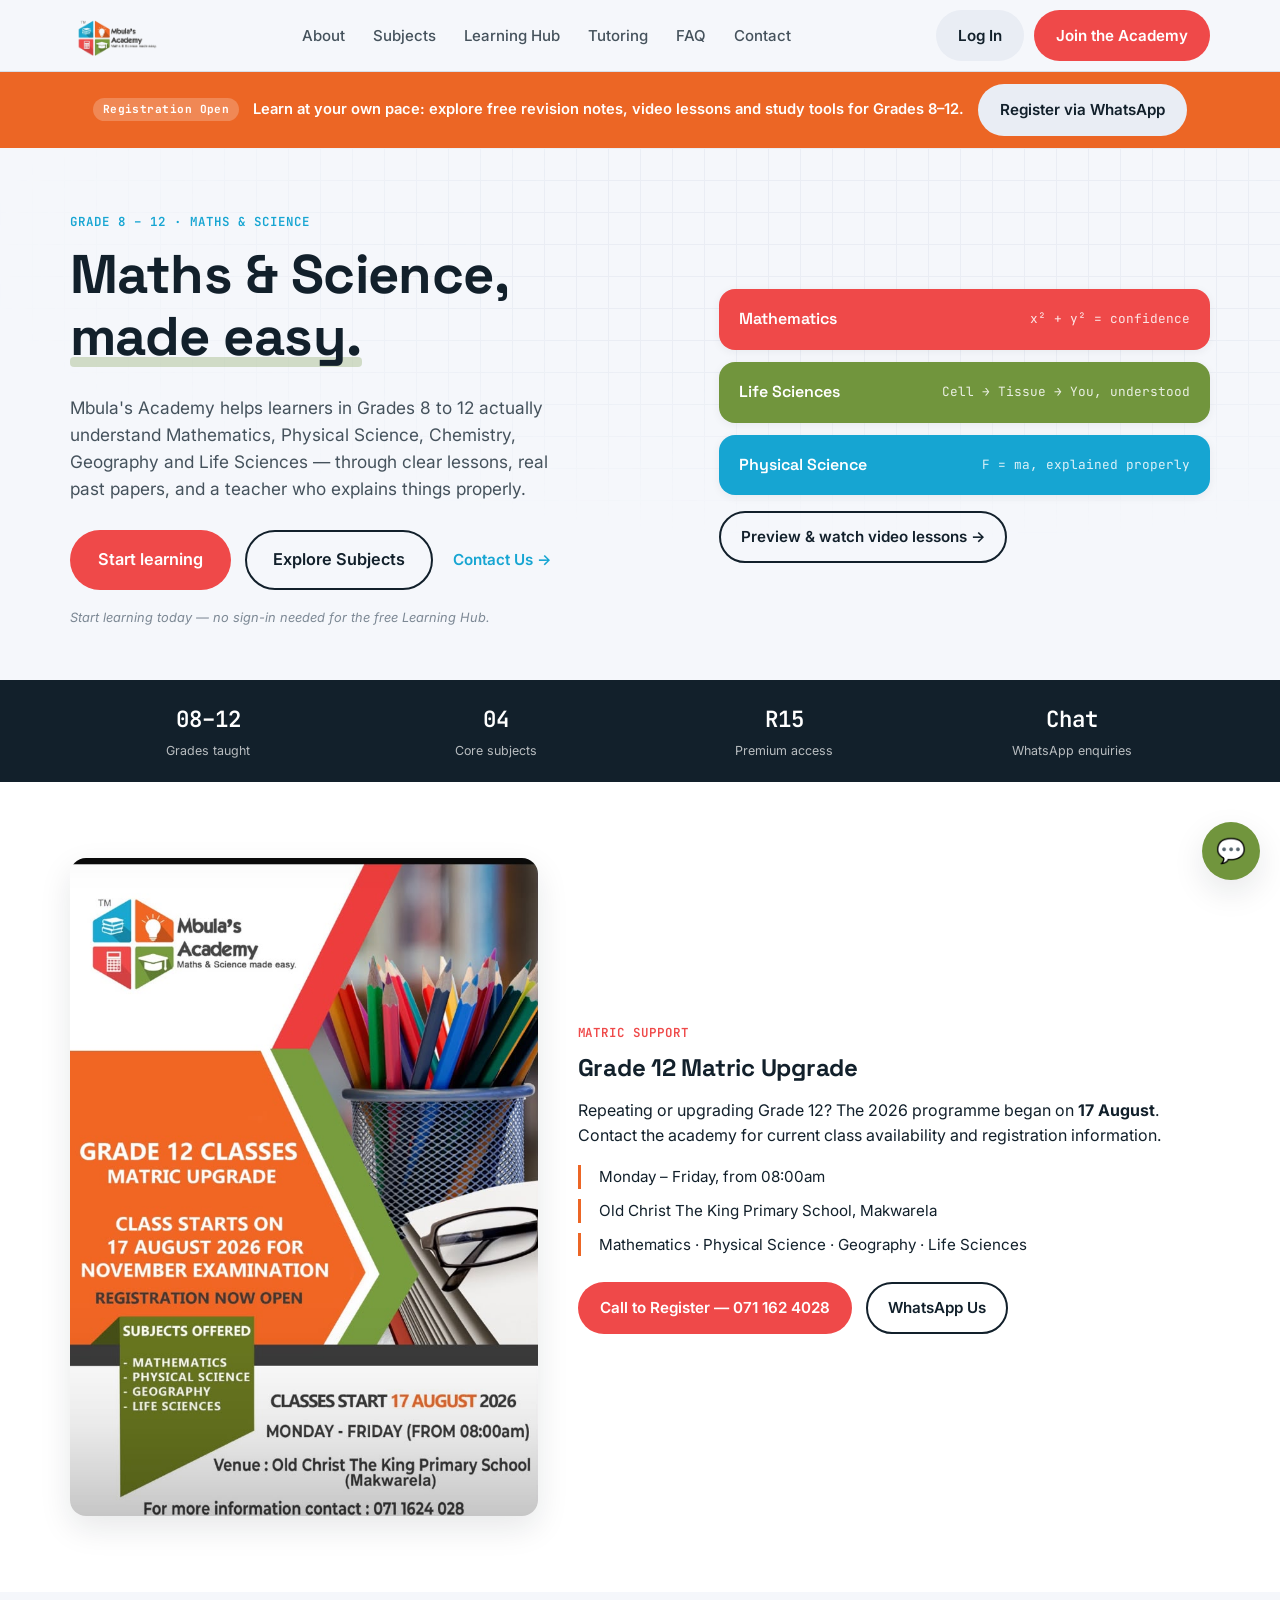
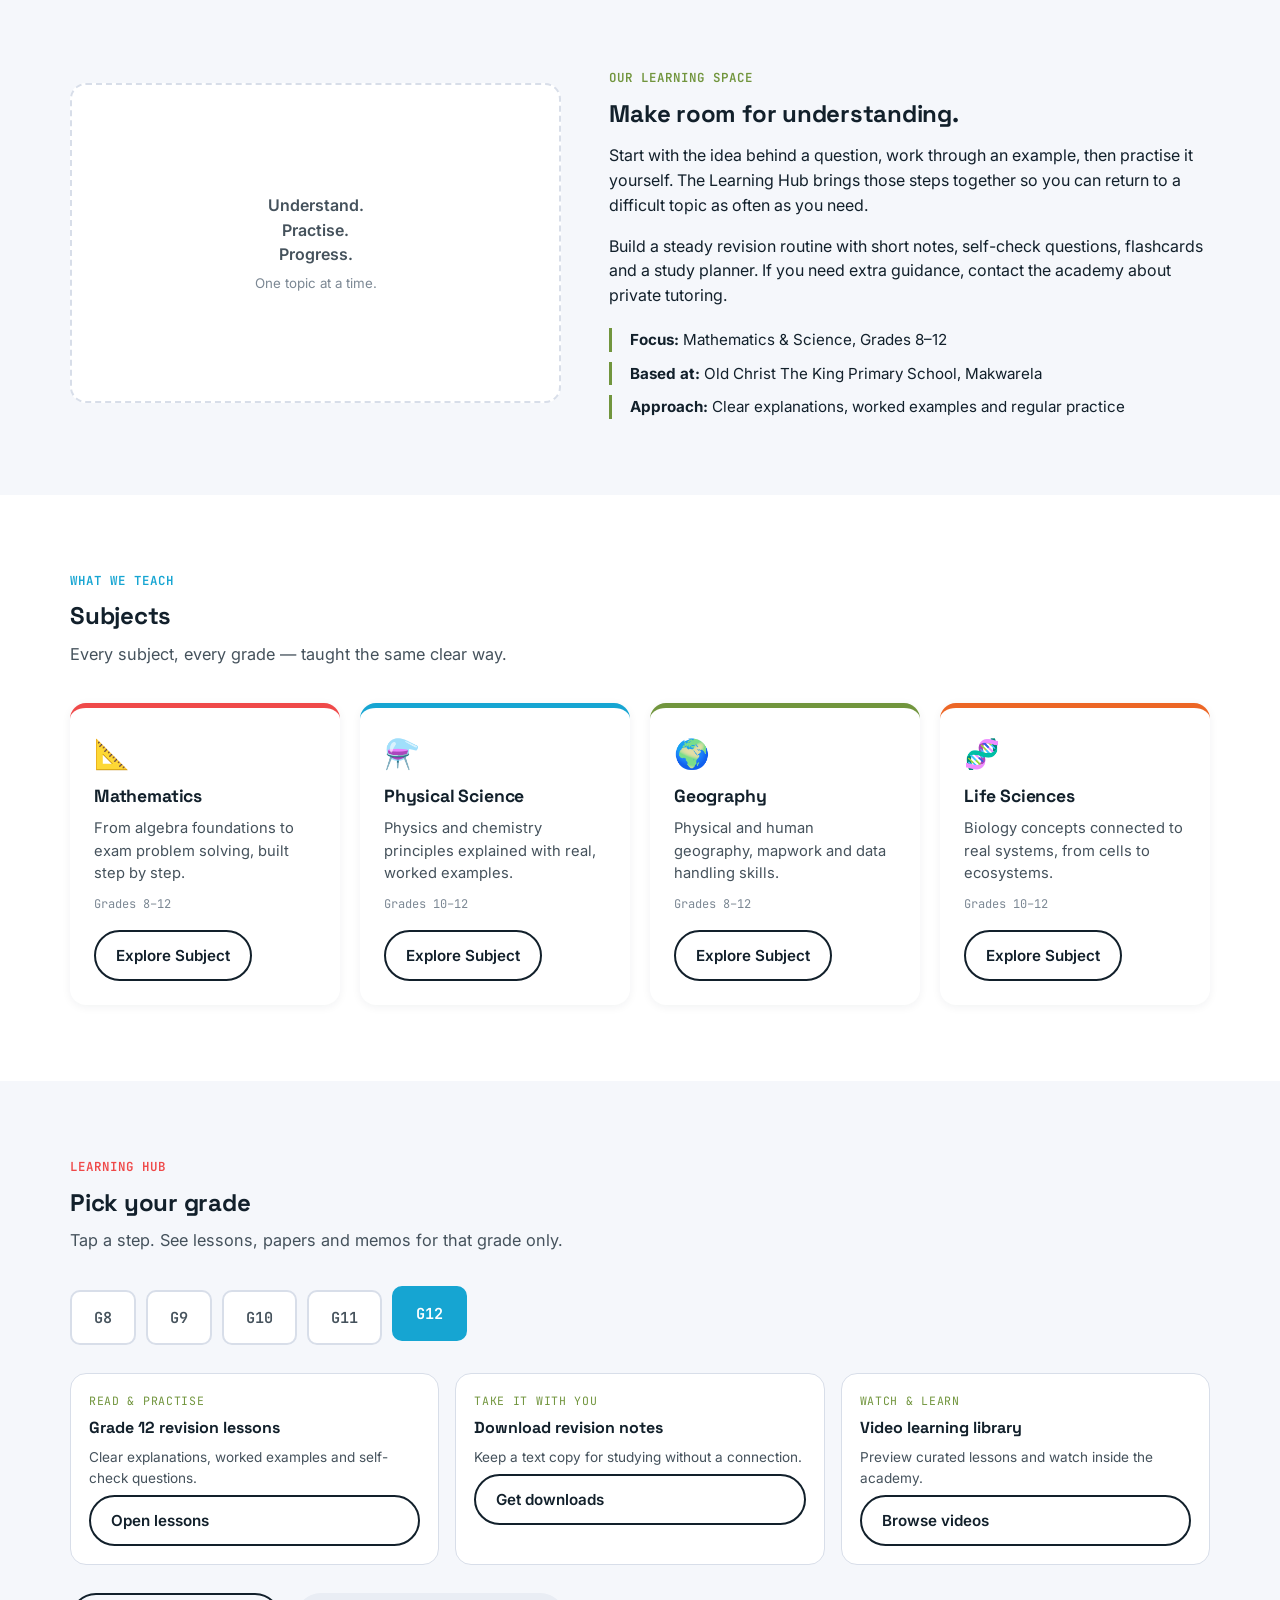
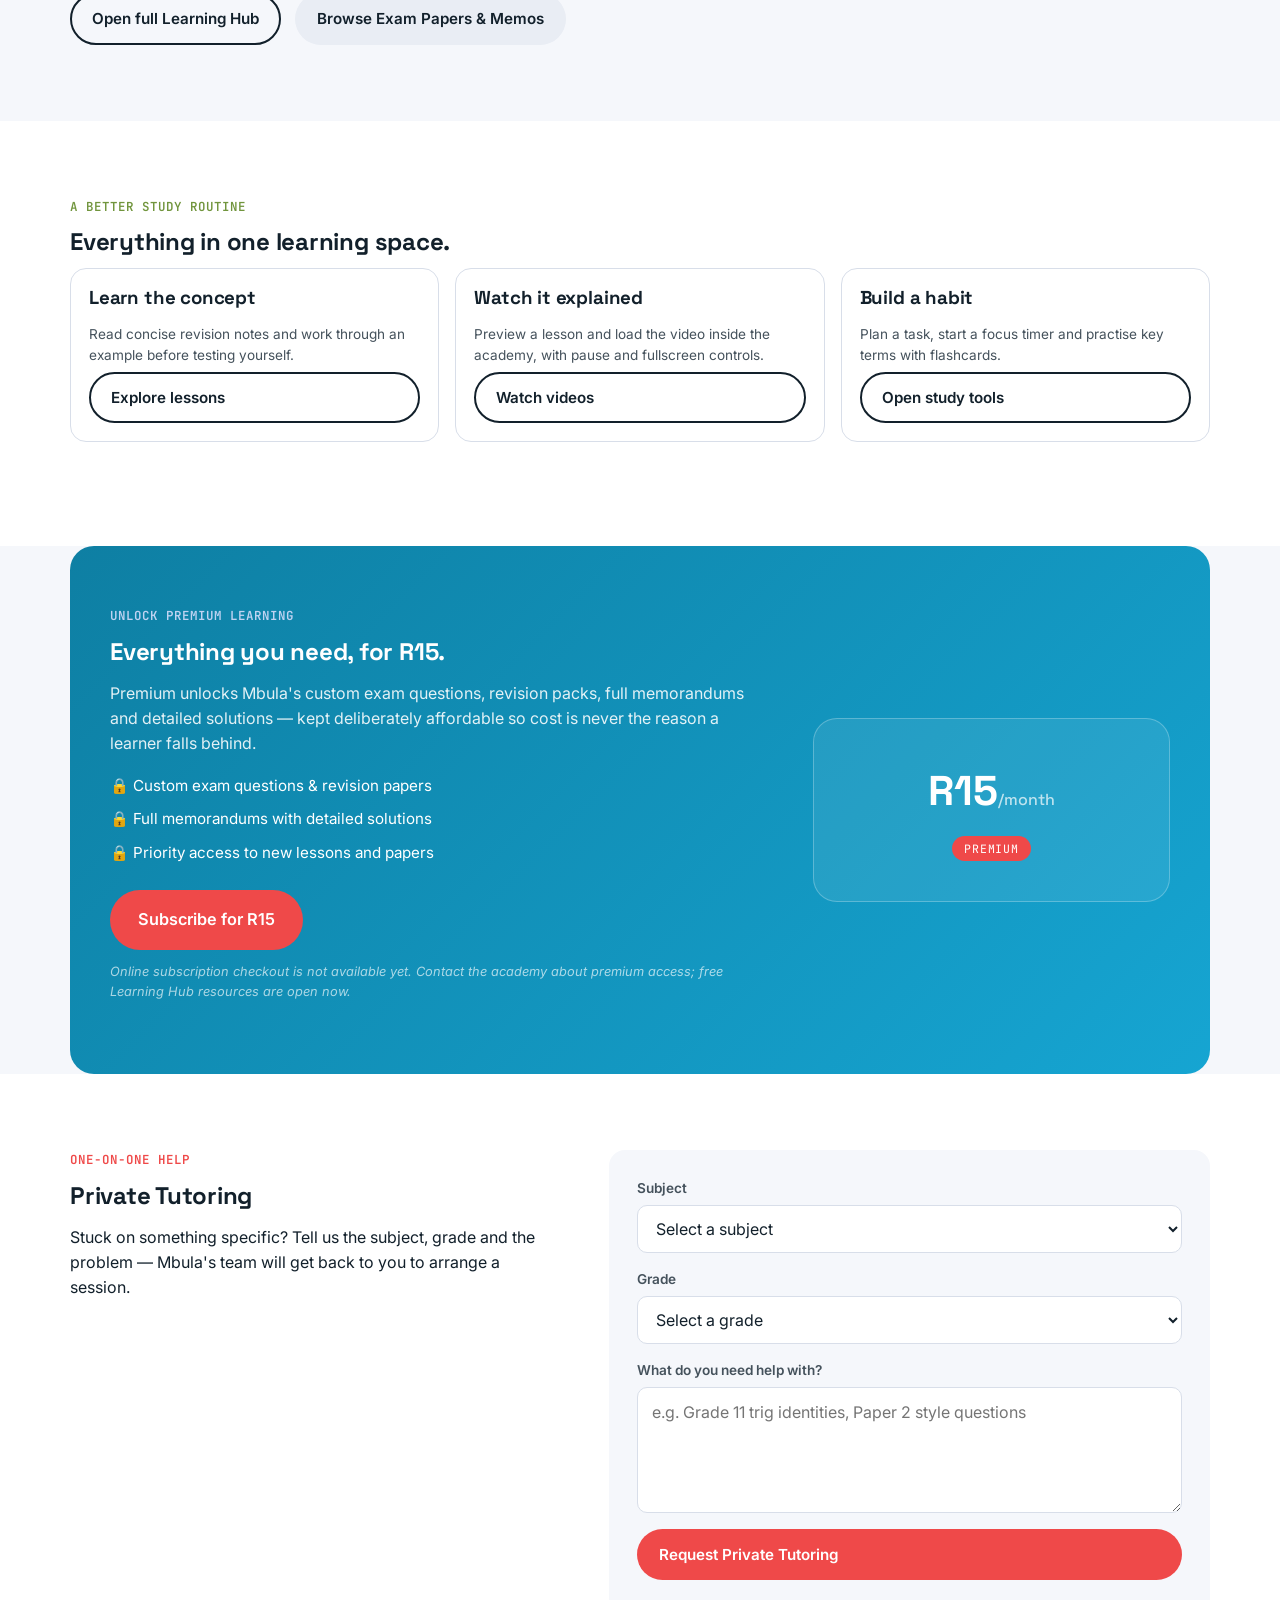
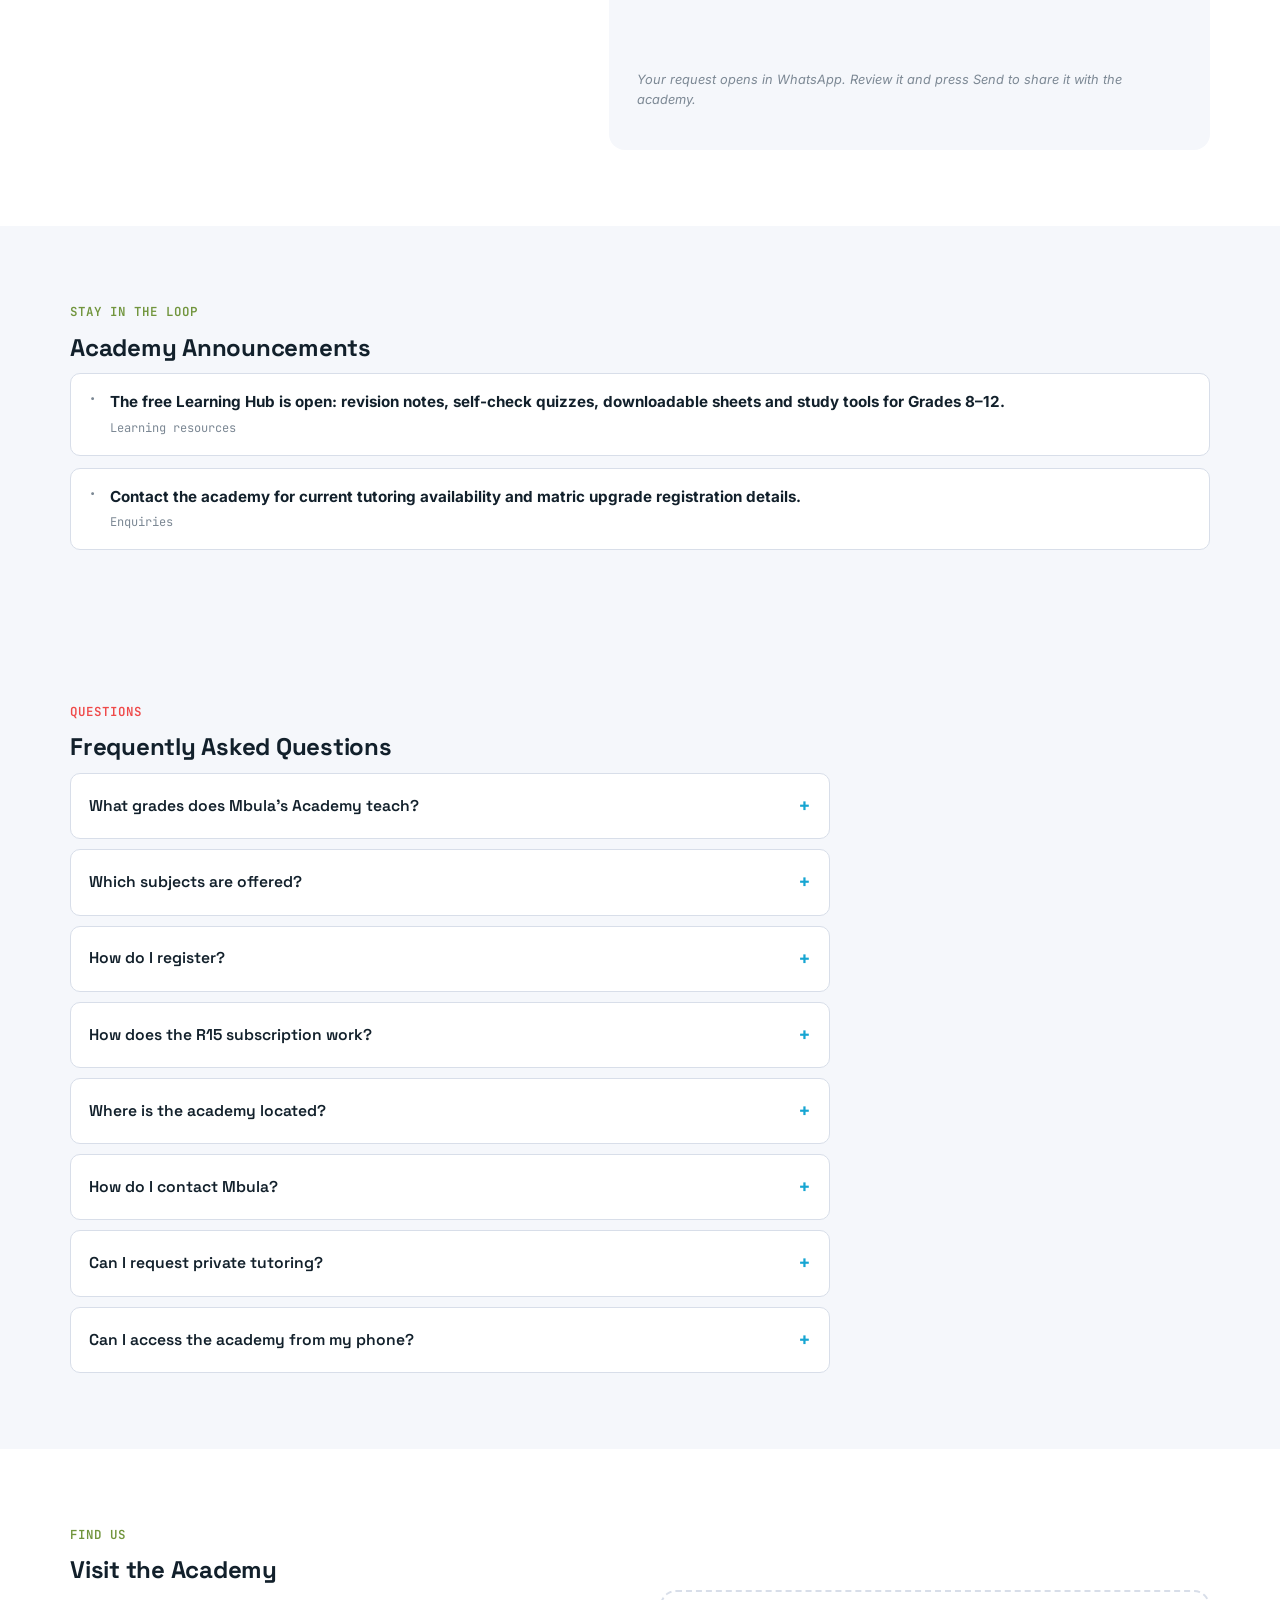
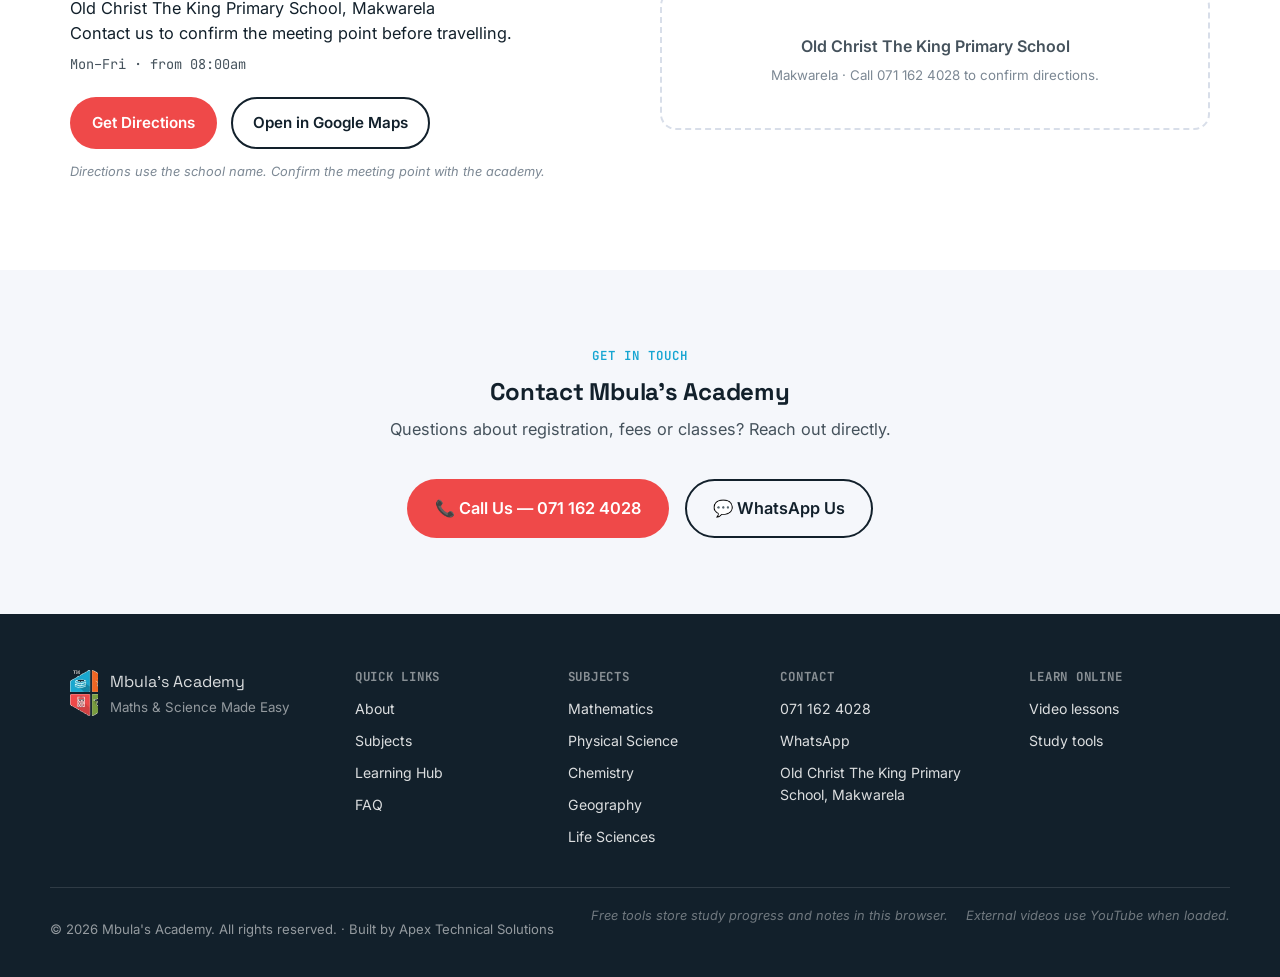
==== commit d15550b7: "Add student learning hub navigation and revision content" ====
--- a/index.html
+++ b/index.html
@@ -9,8 +9,12 @@
 <meta property="og:title" content="Mbula's Academy | Maths & Science Made Easy">
 <meta property="og:description" content="Grade 8-12 Maths & Science lessons, past papers and affordable premium tutoring.">
 <meta property="og:type" content="website">
-<meta name="twitter:card" content="summary_large_image">
-<link rel="canonical" href="[INSERT PRODUCTION URL]">
+<meta property="og:url" content="https://mbulas-academy.netlify.app/">
+<meta property="og:site_name" content="Mbula's Academy">
+<meta property="og:image" content="https://mbulas-academy.netlify.app/assets/images/mbulas-academy-logo.png">
+<meta property="og:image:alt" content="Mbula's Academy logo">
+<meta name="twitter:card" content="summary">
+<link rel="canonical" href="https://mbulas-academy.netlify.app/">
 <link rel="icon" type="image/png" href="assets/images/mbulas-academy-icon.png">
 
 <link rel="preconnect" href="https://fonts.googleapis.com">
@@ -51,7 +55,7 @@
 <div class="notice-banner">
   <div class="container notice-inner">
     <span class="notice-badge">Registration Open</span>
-    <span>Grade 12 Matric Upgrade classes start 17 August 2026 for the November exam &mdash; Mon&ndash;Fri from 08:00.</span>
+    <span>Learn at your own pace: explore free revision notes, video lessons and study tools for Grades 8–12.</span>
     <a class="btn btn-ghost" href="https://wa.me/27711624028?text=Hi%20Mbula%27s%20Academy%2C%20I%27d%20like%20to%20register%20for%20the%20Grade%2012%20Matric%20Upgrade%20classes." target="_blank" rel="noopener">Register via WhatsApp</a>
   </div>
 </div>
@@ -71,14 +75,14 @@
           real past papers, and a teacher who explains things properly.
         </p>
         <div class="hero-ctas">
-          <a href="pages/register.html" class="btn btn-primary btn-lg">Join the Academy</a>
+          <a href="pages/learning.html" class="btn btn-primary btn-lg">Start learning</a>
           <a href="#subjects" class="btn btn-outline btn-lg">Explore Subjects</a>
           <a href="#contact" class="btn btn-text">Contact Us &rarr;</a>
         </div>
-        <p class="hero-note">[CONTENT NEEDED: hero teaching photo / classroom video — drop into assets/videos or assets/images and swap the placeholder below]</p>
-      </div>
-
-      <div class="hero-visual" aria-hidden="true">
+        <p class="hero-note">Start learning today — no sign-in needed for the free Learning Hub.</p>
+      </div>
+
+      <div class="hero-visual">
         <div class="book-stack">
           <div class="book-card book-red">
             <span class="book-spine">Mathematics</span>
@@ -93,10 +97,7 @@
             <span class="book-eq">F = ma, explained properly</span>
           </div>
         </div>
-        <div class="media-placeholder" role="img" aria-label="Placeholder for teaching video">
-          <span>&#9658; Teaching video</span>
-          <small>[CONTENT NEEDED]</small>
-        </div>
+        <a class="btn btn-outline" href="pages/learning.html?tab=videos">Preview &amp; watch video lessons →</a>
       </div>
     </div>
   </section>
@@ -105,9 +106,9 @@
   <section class="facts-strip">
     <div class="container facts-inner">
       <div class="fact"><span class="fact-num font-mono">08&ndash;12</span><span>Grades taught</span></div>
-      <div class="fact"><span class="fact-num font-mono">05</span><span>Core subjects</span></div>
+      <div class="fact"><span class="fact-num font-mono">04</span><span>Core subjects</span></div>
       <div class="fact"><span class="fact-num font-mono">R15</span><span>Premium access</span></div>
-      <div class="fact"><span class="fact-num font-mono">24/7</span><span>WhatsApp support</span></div>
+      <div class="fact"><span class="fact-num font-mono">Chat</span><span>WhatsApp enquiries</span></div>
     </div>
   </section>
 
@@ -116,9 +117,9 @@
     <div class="container poster-showcase">
       <img src="assets/images/mbulas-academy-poster-grade12.png" alt="Mbula's Academy Grade 12 Matric Upgrade poster: classes start 17 August 2026 for the November examination, registration now open, Monday to Friday from 08:00am at Old Christ The King Primary School, Makwarela.">
       <div class="poster-copy">
-        <p class="eyebrow eyebrow-red">Now Open</p>
+        <p class="eyebrow eyebrow-red">Matric support</p>
         <h2>Grade 12 Matric Upgrade</h2>
-        <p>Repeating or upgrading Grade 12? Classes start <strong>17 August 2026</strong>, preparing learners for the November examination.</p>
+        <p>Repeating or upgrading Grade 12? The 2026 programme began on <strong>17 August</strong>. Contact the academy for current class availability and registration information.</p>
         <ul>
           <li>Monday &ndash; Friday, from 08:00am</li>
           <li>Old Christ The King Primary School, Makwarela</li>
@@ -135,28 +136,20 @@
   <!-- ============ ABOUT / FOUNDER ============ -->
   <section class="section" id="about">
     <div class="container about-grid">
-      <div class="about-photo">
-        <div class="media-placeholder media-placeholder-tall" role="img" aria-label="Placeholder for founder photo">
-          <span>Mbula</span>
-          <small>[CONTENT NEEDED: founder photo]</small>
-        </div>
-      </div>
+      <div class="about-photo"><div class="media-placeholder media-placeholder-tall"><span>Understand.<br>Practise.<br>Progress.</span><small>One topic at a time.</small></div></div>
       <div class="about-copy">
-        <p class="eyebrow eyebrow-green">The Founder</p>
-        <h2>Meet Mbula</h2>
+        <p class="eyebrow eyebrow-green">Our learning space</p>
+        <h2>Make room for understanding.</h2>
         <p>
-          [CONTENT NEEDED: Mbula's story &mdash; how he started teaching, why Maths and
-          Science specifically, and what he noticed in learners that made him want to
-          build this academy. Replace this paragraph with his own words.]
+          Start with the idea behind a question, work through an example, then practise it yourself. The Learning Hub brings those steps together so you can return to a difficult topic as often as you need.
         </p>
         <p>
-          [CONTENT NEEDED: his vision for students &mdash; what "made easy" actually
-          means to him, and what he wants every learner to walk away with.]
+          Build a steady revision routine with short notes, self-check questions, flashcards and a study planner. If you need extra guidance, contact the academy about private tutoring.
         </p>
         <ul class="about-points">
           <li><strong>Focus:</strong> Mathematics &amp; Science, Grades 8&ndash;12</li>
           <li><strong>Based at:</strong> Old Christ The King Primary School, Makwarela</li>
-          <li><strong>Approach:</strong> [CONTENT NEEDED &mdash; teaching philosophy]</li>
+          <li><strong>Approach:</strong> Clear explanations, worked examples and regular practice</li>
         </ul>
       </div>
     </div>
@@ -190,26 +183,13 @@
 
       <div class="hub-links">
         <a href="pages/learning.html" class="btn btn-outline">Open full Learning Hub</a>
-        <a href="pages/resources.html" class="btn btn-ghost">Browse Exam Papers &amp; Memos</a>
-      </div>
-    </div>
-  </section>
-
-  <!-- ============ GALLERY ============ -->
-  <section class="section section-alt" id="gallery">
-    <div class="container">
-      <p class="eyebrow eyebrow-green">Inside the academy</p>
-      <h2>Gallery</h2>
-      <div class="gallery-grid">
-        <div class="media-placeholder gallery-tile" role="img" aria-label="Classroom photo placeholder"><span>Classroom</span><small>[CONTENT NEEDED]</small></div>
-        <div class="media-placeholder gallery-tile" role="img" aria-label="Mbula teaching photo placeholder"><span>Mbula teaching</span><small>[CONTENT NEEDED]</small></div>
-        <div class="media-placeholder gallery-tile" role="img" aria-label="Students learning photo placeholder"><span>Students at work</span><small>[CONTENT NEEDED]</small></div>
-        <div class="media-placeholder gallery-tile" role="img" aria-label="Academy event photo placeholder"><span>Academy event</span><small>[CONTENT NEEDED]</small></div>
-      </div>
-    </div>
-  </section>
-
-  <!-- ============ PREMIUM SUBSCRIPTION ============ -->
+        <a href="pages/learning.html?tab=resources" class="btn btn-ghost">Browse Exam Papers &amp; Memos</a>
+      </div>
+    </div>
+  </section>
+
+  <section class="section section-alt" id="gallery"><div class="container"><p class="eyebrow eyebrow-green">A better study routine</p><h2>Everything in one learning space.</h2><div class="hub-preview"><div class="hub-card"><h3>Learn the concept</h3><p>Read concise revision notes and work through an example before testing yourself.</p><a class="btn btn-outline" href="pages/learning.html">Explore lessons</a></div><div class="hub-card"><h3>Watch it explained</h3><p>Preview a lesson and load the video inside the academy, with pause and fullscreen controls.</p><a class="btn btn-outline" href="pages/learning.html?tab=videos">Watch videos</a></div><div class="hub-card"><h3>Build a habit</h3><p>Plan a task, start a focus timer and practise key terms with flashcards.</p><a class="btn btn-outline" href="pages/learning.html?tab=tools">Open study tools</a></div></div></div></section>
+<!-- ============ PREMIUM SUBSCRIPTION ============ -->
   <section class="section premium-section" id="premium">
     <div class="container premium-grid">
       <div>
@@ -226,7 +206,7 @@
           <li>&#128274; Priority access to new lessons and papers</li>
         </ul>
         <button class="btn btn-primary btn-lg" id="subscribeBtn" type="button">Subscribe for R15</button>
-        <p class="fine-print">Payments are processed securely through PayFast. [CONFIGURATION NEEDED: PayFast merchant details — payment is verified server-side, never by a button click alone.]</p>
+        <p class="fine-print">Online subscription checkout is not available yet. Contact the academy about premium access; free Learning Hub resources are open now.</p>
       </div>
       <div class="premium-card" aria-hidden="true">
         <span class="premium-price font-mono">R15<small>/month</small></span>
@@ -269,7 +249,7 @@
         </div>
         <button class="btn btn-primary" type="submit">Request Private Tutoring</button>
         <p class="form-status" id="tutFormStatus" role="status" aria-live="polite"></p>
-        <p class="fine-print">This form is a frontend demo. [BACKEND NEEDED: connect to tutoring_requests table so Mbula receives these.]</p>
+        <p class="fine-print">Your request opens in WhatsApp. Review it and press Send to share it with the academy.</p>
       </form>
     </div>
   </section>
@@ -280,16 +260,6 @@
       <p class="eyebrow eyebrow-green">Stay in the loop</p>
       <h2>Academy Announcements</h2>
       <div class="announcement-list" id="announcementList"><!-- injected by script.js --></div>
-    </div>
-  </section>
-
-  <!-- ============ TESTIMONIALS ============ -->
-  <section class="section section-alt" id="testimonials">
-    <div class="container">
-      <p class="eyebrow eyebrow-blue">Student Success</p>
-      <h2>What learners say</h2>
-      <p class="section-lede placeholder-flag">[PLACEHOLDER EXAMPLES &mdash; not real testimonials. Replace with verified quotes once collected.]</p>
-      <div class="testimonial-grid" id="testimonialGrid"><!-- injected by script.js --></div>
     </div>
   </section>
 
@@ -309,7 +279,7 @@
         <p class="eyebrow eyebrow-green">Find Us</p>
         <h2>Visit the Academy</h2>
         <p class="location-address">Old Christ The King Primary School, Makwarela<br>
-          <span class="placeholder-flag">[CONTENT NEEDED: exact street address]</span></p>
+          Contact us to confirm the meeting point before travelling.</p>
         <p class="location-hours font-mono">Mon&ndash;Fri &middot; from 08:00am</p>
         <div class="location-actions">
           <a class="btn btn-primary" target="_blank" rel="noopener" id="directionsBtn"
@@ -317,11 +287,9 @@
           <a class="btn btn-outline" target="_blank" rel="noopener" id="openMapsBtn"
              href="https://www.google.com/maps/search/?api=1&query=Old+Christ+The+King+Primary+School+Makwarela">Open in Google Maps</a>
         </div>
-        <p class="fine-print">[CONFIGURATION NEEDED: exact map pin/coordinates once confirmed.]</p>
-      </div>
-      <div class="media-placeholder" role="img" aria-label="Map placeholder">
-        <span>Map</span><small>[Embed Google Map once address is confirmed]</small>
-      </div>
+        <p class="fine-print">Directions use the school name. Confirm the meeting point with the academy.</p>
+      </div>
+      <div class="media-placeholder"><span>Old Christ The King Primary School</span><small>Makwarela · Call 071 162 4028 to confirm directions.</small></div>
     </div>
   </section>
 
@@ -371,18 +339,18 @@
       <span>Old Christ The King Primary School, Makwarela</span>
     </div>
     <div class="footer-col">
-      <h3>Follow</h3>
-      <span class="placeholder-flag">[Facebook — CONTENT NEEDED]</span>
-      <span class="placeholder-flag">[Instagram — CONTENT NEEDED]</span>
-      <span class="placeholder-flag">[TikTok — CONTENT NEEDED]</span>
-      <span class="placeholder-flag">[YouTube — CONTENT NEEDED]</span>
+      <h3>Learn online</h3><a href="pages/learning.html?tab=videos">Video lessons</a><a href="pages/learning.html?tab=tools">Study tools</a>
+      
+      
+      
+      
     </div>
   </div>
   <div class="container footer-bottom">
-    <p>&copy; 2026 Mbula's Academy. All rights reserved.</p>
+    <p>&copy; 2026 Mbula's Academy. All rights reserved. · <a href="https://apextechnicalsolutionssa.co.za/" target="_blank" rel="noopener">Built by Apex Technical Solutions</a></p>
     <div class="footer-legal">
-      <span class="placeholder-flag">Privacy Policy [CONTENT NEEDED]</span>
-      <span class="placeholder-flag">Terms &amp; Conditions [CONTENT NEEDED]</span>
+      <span class="placeholder-flag">Free tools store study progress and notes in this browser.</span>
+      <span class="placeholder-flag">External videos use YouTube when loaded.</span>
     </div>
   </div>
 </footer>
